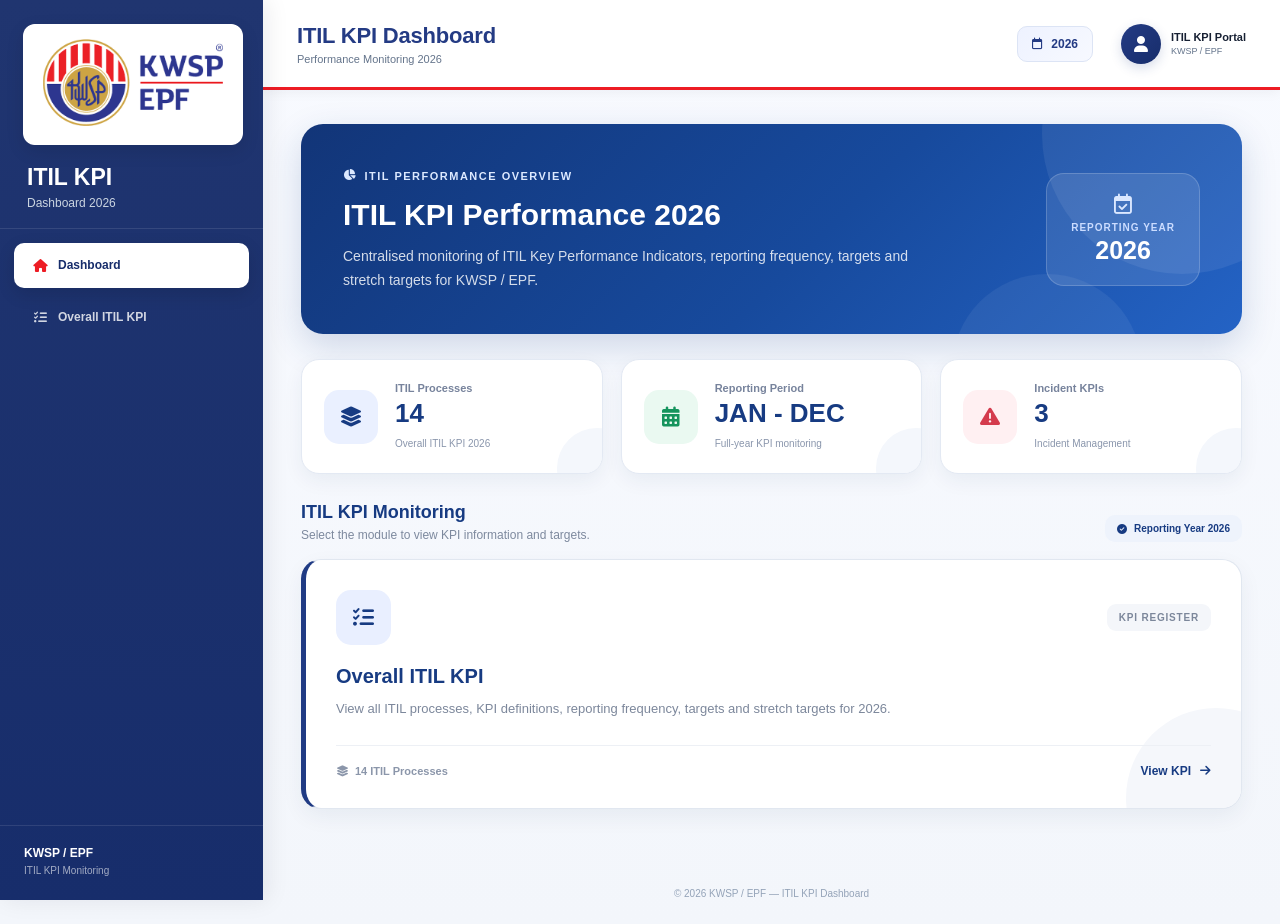
==== dashboard.html @ d92fa937 "Add files via upload" ====
<!DOCTYPE html>
<html lang="en">

<head>
    <meta charset="UTF-8">
    <meta name="viewport"
          content="width=device-width, initial-scale=1.0">

    <title>KWSP | ITIL KPI Dashboard 2026</title>

    <!-- MAIN CSS -->
    <link rel="stylesheet" href="css/style.css">

    <!-- FONT AWESOME -->
    <link rel="stylesheet"
          href="https://cdnjs.cloudflare.com/ajax/libs/font-awesome/6.5.1/css/all.min.css">

    <style>

        /* ==========================================
           DASHBOARD SETTINGS
        ========================================== */

        * {
            box-sizing: border-box;
        }

        .dashboard-content {
            padding-bottom: 35px;
        }

        /* ==========================================
           HERO BANNER
        ========================================== */

        .dashboard-hero {
            position: relative;
            overflow: hidden;

            display: flex;
            align-items: center;
            justify-content: space-between;
            gap: 30px;

            min-height: 210px;
            padding: 38px 42px;
            margin-bottom: 25px;

            border-radius: 22px;

            background: linear-gradient(
                135deg,
                #123578 0%,
                #174a9d 55%,
                #2463c5 100%
            );

            box-shadow:
                0 12px 35px rgba(23, 59, 130, 0.18);

            color: white;
        }

        .dashboard-hero::before {
            content: "";
            position: absolute;

            width: 280px;
            height: 280px;
            right: -80px;
            top: -130px;

            border-radius: 50%;
            background: rgba(255,255,255,0.07);
        }

        .dashboard-hero::after {
            content: "";
            position: absolute;

            width: 190px;
            height: 190px;
            right: 100px;
            bottom: -130px;

            border-radius: 50%;
            background: rgba(255,255,255,0.06);
        }

        .dashboard-hero-copy {
            position: relative;
            z-index: 2;
            max-width: 650px;
        }

        .dashboard-hero-label {
            display: inline-flex;
            align-items: center;
            gap: 8px;

            margin-bottom: 14px;

            font-size: 11px;
            font-weight: 800;
            letter-spacing: 1.5px;

            color: #dce9ff;
        }

        .dashboard-hero h2 {
            margin: 0 0 12px;

            font-size: 30px;
            line-height: 1.25;
            color: white;
        }

        .dashboard-hero p {
            max-width: 570px;
            margin: 0;

            color: rgba(255,255,255,0.82);
            font-size: 14px;
            line-height: 1.7;
        }

        .dashboard-hero-year {
            position: relative;
            z-index: 2;

            min-width: 135px;
            padding: 20px 24px;

            text-align: center;

            border: 1px solid rgba(255,255,255,0.18);
            border-radius: 18px;

            background: rgba(255,255,255,0.11);
        }

        .dashboard-hero-year i {
            display: block;
            margin-bottom: 8px;

            font-size: 20px;
            color: #dbe8ff;
        }

        .dashboard-hero-year span {
            display: block;
            margin-bottom: 3px;

            font-size: 10px;
            font-weight: 700;
            letter-spacing: 1px;

            color: #cbdcff;
        }

        .dashboard-hero-year strong {
            font-size: 25px;
            color: white;
        }

        /* ==========================================
           SUMMARY CARDS
        ========================================== */

        .dashboard-summary {
            display: grid;

            grid-template-columns:
                repeat(3, minmax(0, 1fr));

            gap: 18px;
            margin-bottom: 28px;
        }

        .summary-card {
            position: relative;
            overflow: hidden;

            display: flex;
            align-items: center;
            gap: 17px;

            min-height: 110px;
            padding: 22px;

            border: 1px solid #e3e9f3;
            border-radius: 18px;

            background: white;

            box-shadow:
                0 7px 20px rgba(15,43,89,0.06);

            transition: 0.2s ease;
        }

        .summary-card:hover {
            transform: translateY(-3px);

            box-shadow:
                0 12px 28px rgba(15,43,89,0.10);
        }

        .summary-card::after {
            content: "";
            position: absolute;

            width: 80px;
            height: 80px;
            right: -35px;
            bottom: -35px;

            border-radius: 50%;
            background: #f4f7fc;
        }

        .summary-icon {
            flex-shrink: 0;

            display: flex;
            align-items: center;
            justify-content: center;

            width: 54px;
            height: 54px;

            border-radius: 15px;
            font-size: 20px;
        }

        .summary-blue {
            color: #173b82;
            background: #eaf0ff;
        }

        .summary-green {
            color: #15945d;
            background: #eaf9f1;
        }

        .summary-red {
            color: #d43b4d;
            background: #fff0f2;
        }

        .summary-content {
            position: relative;
            z-index: 2;
        }

        .summary-content small {
            display: block;
            margin-bottom: 4px;

            color: #77839c;
            font-size: 11px;
            font-weight: 600;
        }

        .summary-content strong {
            display: block;
            margin-bottom: 4px;

            color: #173b82;
            font-size: 26px;
            line-height: 1.2;
        }

        .summary-content span {
            color: #8a96ac;
            font-size: 10px;
        }

        /* ==========================================
           SECTION HEADING
        ========================================== */

        .dashboard-section {
            margin-top: 5px;
        }

        .dashboard-section-head {
            display: flex;
            align-items: flex-end;
            justify-content: space-between;
            gap: 20px;

            margin-bottom: 17px;
        }

        .dashboard-section-head h3 {
            margin: 0 0 5px;

            color: #173b82;
            font-size: 18px;
        }

        .dashboard-section-head p {
            margin: 0;

            color: #7d899e;
            font-size: 12px;
        }

        .dashboard-section-tag {
            display: inline-flex;
            align-items: center;
            gap: 7px;

            padding: 8px 12px;
            border-radius: 10px;

            background: #eef3fc;
            color: #173b82;

            font-size: 10px;
            font-weight: 700;
        }

        /* ==========================================
           OVERALL ITIL KPI MODULE
        ========================================== */

        .dashboard-modules {
            display: grid;
            grid-template-columns: minmax(0, 1fr);
            gap: 18px;
        }

        .dashboard-card {
            position: relative;

            display: flex;
            flex-direction: column;

            min-height: 225px;
            padding: 30px;

            overflow: hidden;
            text-decoration: none;

            border: 1px solid #e1e7f0;
            border-left: 5px solid #203b84;
            border-radius: 20px;

            background: white;

            box-shadow:
                0 8px 22px rgba(15,43,89,0.06);

            transition:
                transform 0.22s ease,
                box-shadow 0.22s ease,
                border-color 0.22s ease;
        }

        .dashboard-card:hover {
            transform: translateY(-4px);
            border-color: #cbd9ef;

            box-shadow:
                0 15px 35px rgba(15,43,89,0.11);
        }

        .dashboard-card::after {
            content: "";
            position: absolute;

            width: 180px;
            height: 180px;

            right: -65px;
            bottom: -80px;

            border-radius: 50%;
            background: #f5f7fb;
        }

        .dashboard-card-top {
            display: flex;
            align-items: center;
            justify-content: space-between;

            margin-bottom: 20px;
        }

        .module-icon {
            display: flex;
            align-items: center;
            justify-content: center;

            width: 55px;
            height: 55px;

            border-radius: 15px;
            font-size: 21px;
        }

        .module-blue {
            color: #173b82;
            background: #e9efff;
        }

        .module-tag {
            padding: 8px 12px;
            border-radius: 9px;

            background: #f4f6fa;
            color: #7c879b;

            font-size: 10px;
            font-weight: 800;
            letter-spacing: 0.8px;
        }

        .dashboard-card h3 {
            position: relative;
            z-index: 2;

            margin: 0 0 10px;

            color: #173b82;
            font-size: 20px;
        }

        .dashboard-card p {
            position: relative;
            z-index: 2;
            flex-grow: 1;

            margin: 0 0 25px;
            max-width: 750px;

            color: #7c879b;
            font-size: 13px;
            line-height: 1.7;
        }

        .dashboard-card-footer {
            position: relative;
            z-index: 2;

            display: flex;
            align-items: center;
            justify-content: space-between;
            gap: 15px;

            padding-top: 18px;
            border-top: 1px solid #edf0f5;
        }

        .dashboard-card-info {
            display: flex;
            align-items: center;
            gap: 7px;

            color: #8b96aa;
            font-size: 11px;
            font-weight: 600;
        }

        .dashboard-card-open {
            display: inline-flex;
            align-items: center;
            gap: 9px;

            color: #173b82;
            font-size: 12px;
            font-weight: 800;
        }

        .dashboard-card-open i {
            transition: transform 0.2s ease;
        }

        .dashboard-card:hover
        .dashboard-card-open i {
            transform: translateX(4px);
        }

        /* ==========================================
           RESPONSIVE
        ========================================== */

        @media (max-width: 1000px) {

            .dashboard-summary {
                grid-template-columns: 1fr;
            }

        }

        @media (max-width: 700px) {

            .dashboard-hero {
                flex-direction: column;
                align-items: flex-start;
                padding: 28px;
            }

            .dashboard-hero-year {
                width: 100%;
            }

            .dashboard-hero h2 {
                font-size: 25px;
            }

            .dashboard-section-head {
                flex-direction: column;
                align-items: flex-start;
            }

            .dashboard-card {
                padding: 22px;
            }

            .dashboard-card-footer {
                flex-wrap: wrap;
            }

        }

    </style>

</head>

<body>

<div class="app">

    <!-- ==========================================
         SIDEBAR
    =========================================== -->

    <aside class="sidebar">

        <!-- BRAND -->
        <div class="brand">

            <img
                src="images/kwsp-logo.png"
                alt="KWSP EPF Logo"
                class="kwsp-logo"
            >

            <div class="brand-title">

                <h2>ITIL KPI</h2>

                <p>Dashboard 2026</p>

            </div>

        </div>

        <!-- NAVIGATION -->
        <nav>

            <a
                href="dashboard.html"
                class="nav-btn active">

                <i class="fa-solid fa-house"></i>

                Dashboard

            </a>

            <a
                href="overall.html"
                class="nav-btn">

                <i class="fa-solid fa-list-check"></i>

                Overall ITIL KPI

            </a>

        </nav>

        <!-- SIDEBAR FOOTER -->
        <div class="side-foot">

            <b>KWSP / EPF</b>

            <span>
                ITIL KPI Monitoring
            </span>

        </div>

    </aside>

    <!-- ==========================================
         MAIN
    =========================================== -->

    <main>

        <!-- TOP BAR -->
        <header class="topbar">

            <div>

                <h1>
                    ITIL KPI Dashboard
                </h1>

                <p>
                    Performance Monitoring 2026
                </p>

            </div>

            <div class="topbar-right">

                <!-- YEAR -->
                <div class="year">

                    <i class="fa-regular fa-calendar"></i>

                    2026

                </div>

                <!-- ADMIN -->
                <div class="administrator">

                    <div class="admin-icon">

                        <i class="fa-solid fa-user"></i>

                    </div>

                    <div>

                        <strong>
                            ITIL KPI Portal
                        </strong>

                        <span>
                            KWSP / EPF
                        </span>

                    </div>

                </div>

            </div>

        </header>

        <!-- ==========================================
             DASHBOARD CONTENT
        =========================================== -->

        <section class="content dashboard-content">

            <!-- ======================================
                 HERO BANNER
            ======================================= -->

            <div class="dashboard-hero">

                <div class="dashboard-hero-copy">

                    <span class="dashboard-hero-label">

                        <i class="fa-solid fa-chart-pie"></i>

                        ITIL PERFORMANCE OVERVIEW

                    </span>

                    <h2>
                        ITIL KPI Performance 2026
                    </h2>

                    <p>
                        Centralised monitoring of ITIL
                        Key Performance Indicators,
                        reporting frequency, targets
                        and stretch targets for KWSP / EPF.
                    </p>

                </div>

                <div class="dashboard-hero-year">

                    <i class="fa-regular fa-calendar-check"></i>

                    <span>
                        REPORTING YEAR
                    </span>

                    <strong>
                        2026
                    </strong>

                </div>

            </div>

            <!-- ======================================
                 SUMMARY CARDS
            ======================================= -->

            <div class="dashboard-summary">

                <!-- ITIL PROCESSES -->
                <div class="summary-card">

                    <div class="summary-icon summary-blue">

                        <i class="fa-solid fa-layer-group"></i>

                    </div>

                    <div class="summary-content">

                        <small>
                            ITIL Processes
                        </small>

                        <strong id="statProcess">
                            14
                        </strong>

                        <span>
                            Overall ITIL KPI 2026
                        </span>

                    </div>

                </div>

                <!-- REPORTING PERIOD -->
                <div class="summary-card">

                    <div class="summary-icon summary-green">

                        <i class="fa-solid fa-calendar-days"></i>

                    </div>

                    <div class="summary-content">

                        <small>
                            Reporting Period
                        </small>

                        <strong>
                            JAN - DEC
                        </strong>

                        <span>
                            Full-year KPI monitoring
                        </span>

                    </div>

                </div>

                <!-- INCIDENT KPI -->
                <div class="summary-card">

                    <div class="summary-icon summary-red">

                        <i class="fa-solid fa-triangle-exclamation"></i>

                    </div>

                    <div class="summary-content">

                        <small>
                            Incident KPIs
                        </small>

                        <strong>
                            3
                        </strong>

                        <span>
                            Incident Management
                        </span>

                    </div>

                </div>

            </div>

            <!-- ======================================
                 MODULE SECTION
            ======================================= -->

            <div class="dashboard-section">

                <div class="dashboard-section-head">

                    <div>

                        <h3>
                            ITIL KPI Monitoring
                        </h3>

                        <p>
                            Select the module to view
                            KPI information and targets.
                        </p>

                    </div>

                    <span class="dashboard-section-tag">

                        <i class="fa-solid fa-circle-check"></i>

                        Reporting Year 2026

                    </span>

                </div>

                <!-- ==================================
                     OVERALL ITIL KPI ONLY
                =================================== -->

                <div class="dashboard-modules">

                    <a
                        href="overall.html"
                        class="dashboard-card">

                        <!-- CARD TOP -->
                        <div class="dashboard-card-top">

                            <div class="module-icon module-blue">

                                <i class="fa-solid fa-list-check"></i>

                            </div>

                            <span class="module-tag">
                                KPI REGISTER
                            </span>

                        </div>

                        <!-- CARD TITLE -->
                        <h3>
                            Overall ITIL KPI
                        </h3>

                        <!-- CARD DESCRIPTION -->
                        <p>
                            View all ITIL processes,
                            KPI definitions, reporting frequency,
                            targets and stretch targets
                            for 2026.
                        </p>

                        <!-- CARD FOOTER -->
                        <div class="dashboard-card-footer">

                            <span class="dashboard-card-info">

                                <i class="fa-solid fa-layer-group"></i>

                                14 ITIL Processes

                            </span>

                            <span class="dashboard-card-open">

                                View KPI

                                <i class="fa-solid fa-arrow-right"></i>

                            </span>

                        </div>

                    </a>

                </div>

            </div>

        </section>

        <!-- ==========================================
             FOOTER
        =========================================== -->

        <footer>

            © 2026 KWSP / EPF —
            ITIL KPI Dashboard

        </footer>

    </main>

</div>

<!-- ==========================================
     JAVASCRIPT
=========================================== -->

<script src="js/data.js"></script>
<script src="js/script.js"></script>

</body>
</html>
---- css/style.css ----
/* =========================================================

   RESET

========================================================= */

* {

    box-sizing: border-box;

    margin: 0;

    padding: 0;

}

:root {

    --blue: #243b84;

    --dark: #172d6b;

    --sidebar: #203570;

    --red: #ed1c24;

    --gold: #d5a62e;

    --green: #16a34a;

    --bg: #f4f6fb;

    --white: #ffffff;

    --line: #dfe5ef;

    --text: #172033;

    --muted: #64748b;

}

html {

    scroll-behavior: smooth;

}

body {

    min-height: 100vh;

    font-family: Arial, Helvetica, sans-serif;

    background: var(--bg);

    color: var(--text);

}

a {

    text-decoration: none;

}

button,

input {

    font: inherit;

}

button {

    cursor: pointer;

}

.app {

    min-height: 100vh;

}

/* =========================================================

   SIDEBAR

========================================================= */

.sidebar {

    position: fixed;

    top: 0;

    left: 0;

    bottom: 0;

    width: 263px;

    min-height: 100vh;

    background: var(--sidebar);

    color: #ffffff;

    display: flex;

    flex-direction: column;

    z-index: 1000;

    overflow-y: auto;

}

/* =========================================================

   BRAND / LOGO

========================================================= */

.brand {

    width: 100%;

    display: flex;

    flex-direction: column;

    align-items: flex-start;

    padding: 24px 20px 18px;

    border-bottom: 1px solid rgba(255, 255, 255, 0.10);

}

.kwsp-logo {

    display: block;

    width: 220px;

    height: 121px;

    object-fit: contain;

    background: #ffffff;

    border-radius: 12px;

    margin: 0 0 19px 3px;

}

.brand-title {

    padding-left: 7px;

}

.brand-title h2 {

    color: #ffffff;

    font-size: 23px;

    font-weight: 700;

    line-height: 1.2;

    margin-bottom: 4px;

}

.brand-title p {

    color: #cbd5e1;

    font-size: 12px;

}

/* =========================================================

   ALTERNATIVE LOGO STRUCTURE

   Untuk overall.html yang guna .logo-box

========================================================= */

.logo-box {

    background: #ffffff;

    border-radius: 12px;

    margin: 24px 20px 19px;

    height: 121px;

    display: flex;

    justify-content: center;

    align-items: center;

    overflow: hidden;

}

.logo-box img {

    display: block;

    width: 100%;

    height: 100%;

    object-fit: contain;

}

.sidebar-title {

    padding: 0 27px 18px;

    border-bottom: 1px solid rgba(255, 255, 255, 0.10);

}

.sidebar-title h2 {

    color: #ffffff;

    font-size: 23px;

    font-weight: 700;

    margin-bottom: 4px;

}

.sidebar-title p {

    color: #cbd5e1;

    font-size: 12px;

}

/* =========================================================

   NAVIGATION

========================================================= */

nav {

    display: grid;

    gap: 7px;

    padding: 14px;

}

.nav-btn,

.nav-link {

    width: 100%;

    display: flex;

    align-items: center;

    color: rgba(255, 255, 255, 0.80);

    padding: 13px 14px;

    border-radius: 9px;

    font-size: 12px;

    font-weight: 700;

    transition: all 0.2s ease;

}

.nav-btn i,

.nav-link i {

    width: 25px;

    margin-right: 5px;

    text-align: center;

    font-size: 13px;

}

.nav-btn:hover,

.nav-link:hover {

    background: rgba(255, 255, 255, 0.10);

    color: #ffffff;

}

.nav-btn.active,

.nav-link.active {

    background: #ffffff;

    color: var(--dark);

    box-shadow: 0 3px 10px rgba(0, 0, 0, 0.08);

}

.nav-btn.active i,

.nav-link.active i {

    color: var(--red);

}

/* =========================================================

   SIDEBAR FOOTER

========================================================= */

.side-foot {

    margin-top: auto;

    padding: 20px 24px 24px;

    border-top: 1px solid rgba(255, 255, 255, 0.10);

    display: grid;

    gap: 5px;

    font-size: 12px;

}

.side-foot b {

    color: #ffffff;

}

.side-foot span {

    color: rgba(255, 255, 255, 0.60);

    font-size: 10px;

}

/* =========================================================

   MAIN

========================================================= */

main {

    margin-left: 263px;

    width: calc(100% - 263px);

    min-height: 100vh;

}

/* =========================================================

   TOP BAR

========================================================= */

.topbar {

    height: 88px;

    background: #ffffff;

    border-bottom: 4px solid var(--red);

    display: flex;

    align-items: center;

    justify-content: space-between;

    padding: 0 34px;

    position: sticky;

    top: 0;

    z-index: 500;

}

.topbar h1 {

    color: var(--blue);

    font-size: 21px;

    font-weight: 700;

    margin-bottom: 4px;

}

.topbar p {

    color: var(--muted);

    font-size: 11px;

}

.topbar-right {

    display: flex;

    align-items: center;

    gap: 28px;

}

.year {

    background: #eef2ff;

    color: var(--blue);

    padding: 10px 14px;

    border-radius: 9px;

    font-size: 12px;

    font-weight: 700;

}

.year i {

    margin-right: 5px;

}

/* =========================================================

   ADMINISTRATOR

========================================================= */

.administrator {

    display: flex;

    align-items: center;

    gap: 10px;

}

.admin-icon {

    width: 40px;

    height: 40px;

    border-radius: 50%;

    background: var(--blue);

    color: #ffffff;

    display: grid;

    place-items: center;

}

.administrator strong {

    display: block;

    color: var(--text);

    font-size: 11px;

}

.administrator span {

    display: block;

    margin-top: 3px;

    color: var(--muted);

    font-size: 9px;

}

/* =========================================================

   CONTENT / PAGE

========================================================= */

.content,

.page {

    padding: 30px 34px 42px;

    min-height: calc(100vh - 120px);

}

/*

   Kalau HTML lama masih guna .page active,

   page tetap akan keluar.

*/

.page {

    display: none;

}

.page.active {

    display: block;

}

/* =========================================================

   PAGE HEADING

========================================================= */

.eyebrow {

    display: inline-block;

    color: var(--red);

    font-size: 10px;

    font-weight: 800;

    letter-spacing: 1.2px;

}

.heading {

    margin-bottom: 25px;

}

.heading h2 {

    color: var(--blue);

    font-size: 25px;

    margin: 7px 0 6px;

}

.heading p,

.section-tools p,

.panel-head p {

    color: var(--muted);

    font-size: 12px;

    line-height: 1.6;

}

/* =========================================================

   HERO

========================================================= */

.hero {

    min-height: 145px;

    background:

        linear-gradient(

            135deg,

            #172f70 0%,

            #2c4699 100%

        );

    border-radius: 15px;

    padding: 30px;

    display: flex;

    justify-content: space-between;

    align-items: center;

    margin-bottom: 22px;

    overflow: hidden;

}

.hero .eyebrow {

    color: #ffd447;

}

.hero h2 {

    color: #ffffff;

    font-size: 24px;

    margin: 8px 0;

}

.hero p {

    color: rgba(255, 255, 255, 0.75);

    font-size: 12px;

    line-height: 1.6;

}

.hero > strong {

    color: rgba(255, 255, 255, 0.10);

    font-size: 58px;

    font-weight: 900;

}

/* =========================================================

   DASHBOARD STAT CARDS

========================================================= */

.stats {

    display: grid;

    grid-template-columns: repeat(4, 1fr);

    gap: 17px;

    margin-bottom: 22px;

}

.stats article {

    min-height: 100px;

    background: #ffffff;

    border: 1px solid var(--line);

    border-radius: 12px;

    padding: 19px;

    display: flex;

    align-items: center;

    gap: 14px;

    box-shadow: 0 3px 12px rgba(0, 0, 0, 0.025);

}

.stats i {

    width: 44px;

    height: 44px;

    min-width: 44px;

    border-radius: 10px;

    display: grid;

    place-items: center;

    font-size: 16px;

}

.blue {

    color: var(--blue);

    background: #eef2ff;

}

.green {

    color: var(--green);

    background: #ecfdf3;

}

.red {

    color: var(--red);

    background: #fff1f2;

}

.gold {

    color: var(--gold);

    background: #fffbeb;

}

.stats small {

    color: var(--muted);

    font-size: 10px;

}

.stats h2 {

    color: var(--dark);

    font-size: 22px;

    margin: 3px 0;

}

.stats span {

    color: #94a3b8;

    font-size: 9px;

}

/* =========================================================

   GENERAL PANEL

========================================================= */

.panel {

    background: #ffffff;

    border: 1px solid var(--line);

    border-radius: 12px;

    padding: 20px;

    margin-bottom: 22px;

    box-shadow: 0 3px 12px rgba(0, 0, 0, 0.025);

}

.panel-head,

.section-tools {

    display: flex;

    align-items: center;

    justify-content: space-between;

    gap: 20px;

    margin-bottom: 18px;

}

.panel-head h3,

.section-tools h3 {

    color: var(--dark);

    font-size: 16px;

    margin-bottom: 4px;

}

/* =========================================================

   SEARCH

========================================================= */

.search {

    width: 320px;

    height: 40px;

    background: #ffffff;

    border: 1px solid var(--line);

    border-radius: 9px;

    display: flex;

    align-items: center;

    padding: 0 12px;

}

.search:focus-within {

    border-color: var(--blue);

    box-shadow: 0 0 0 3px rgba(36, 59, 132, 0.08);

}

.search i {

    color: #94a3b8;

    margin-right: 9px;

    font-size: 12px;

}

.search input {

    width: 100%;

    border: none;

    outline: none;

    background: transparent;

    color: var(--text);

    font-size: 11px;

}

/* =========================================================

   PROCESS GRID

   Masih disimpan untuk page lain jika diperlukan

========================================================= */

.process-grid {

    display: grid;

    grid-template-columns: repeat(3, minmax(0, 1fr));

    gap: 18px;

}

.process-card {

    min-height: 205px;

    background: #ffffff;

    border: 1px solid var(--line);

    border-radius: 12px;

    padding: 22px;

    display: flex;

    flex-direction: column;

    align-items: flex-start;

    box-shadow: 0 3px 12px rgba(0, 0, 0, 0.025);

    transition:

        transform 0.2s ease,

        border-color 0.2s ease,

        box-shadow 0.2s ease;

}

.process-card:hover {

    transform: translateY(-3px);

    border-color: #aab7df;

    box-shadow: 0 10px 25px rgba(23, 63, 143, 0.10);

}

.process-icon {

    width: 45px;

    height: 45px;

    border-radius: 10px;

    background: #eef2ff;

    color: var(--blue);

    display: grid;

    place-items: center;

    margin-bottom: 16px;

}

.process-card h3 {

    color: var(--dark);

    font-size: 15px;

    line-height: 1.4;

    margin-bottom: 8px;

}

.process-card p {

    color: var(--muted);

    font-size: 10px;

    margin-bottom: 18px;

}

/* =========================================================

   BUTTONS

========================================================= */

.process-card button,

.view-btn,

.primary-button {

    border: none;

    background: var(--dark);

    color: #ffffff;

    border-radius: 7px;

    padding: 9px 14px;

    font-size: 10px;

    font-weight: 700;

    cursor: pointer;

    transition: all 0.2s ease;

}

.process-card button {

    margin-top: auto;

}

.process-card button:hover,

.view-btn:hover,

.primary-button:hover {

    background: var(--red);

}

/* =========================================================

   PROCESS DETAIL

========================================================= */

.process-detail {

    display: none;

}

.back {

    border: none;

    background: transparent;

    color: var(--blue);

    font-size: 11px;

    font-weight: 700;

    cursor: pointer;

    margin-bottom: 18px;

}

.back:hover {

    color: var(--red);

}

/* =========================================================

   GENERAL TABLE

========================================================= */

.table-wrap {

    width: 100%;

    overflow-x: auto;

}

table {

    width: 100%;

    border-collapse: collapse;

}

table.wide {

    min-width: 1050px;

}

thead {

    background: #f5f7fb;

}

th {

    color: #475569;

    font-size: 11px;

    font-weight: 700;

    text-align: left;

    padding: 13px 14px;

    border-bottom: 1px solid var(--line);

    white-space: nowrap;

}

td {

    color: #475569;

    font-size: 11px;

    padding: 13px 14px;

    border-bottom: 1px solid #edf0f5;

    line-height: 1.5;

    vertical-align: top;

}

tbody tr:hover {

    background: #fafbff;

}

/* =========================================================

   OVERALL ITIL KPI

   INCIDENT MANAGEMENT

========================================================= */

.incident-kpi-container {

    width: 100%;

    background: #ffffff;

    border: 1px solid #dfe5ef;

    border-radius: 16px;

    overflow: hidden;

    box-shadow:

        0 8px 30px rgba(7, 56, 107, 0.08);

}

/* =========================================================

   INCIDENT MANAGEMENT HEADER

========================================================= */

.incident-kpi-header {

    min-height: 125px;

    padding: 26px 30px;

    display: flex;

    align-items: center;

    justify-content: space-between;

    gap: 20px;

    border-bottom: 1px solid #e5eaf2;

    background:

        linear-gradient(

            135deg,

            #ffffff 0%,

            #f6f8fd 100%

        );

}

.incident-title {

    display: flex;

    align-items: center;

    gap: 18px;

}

.incident-icon {

    width: 58px;

    height: 58px;

    min-width: 58px;

    border-radius: 14px;

    background: #fff1f2;

    color: var(--red);

    display: flex;

    justify-content: center;

    align-items: center;

    font-size: 23px;

}

.process-label {

    display: block;

    color: var(--red);

    font-size: 10px;

    font-weight: 800;

    letter-spacing: 1.4px;

    margin-bottom: 6px;

}

.incident-title h2 {

    color: var(--dark);

    font-size: 24px;

    font-weight: 700;

    margin-bottom: 6px;

}

.incident-title p {

    color: var(--muted);

    font-size: 12px;

    line-height: 1.5;

}

/* =========================================================

   KPI COUNT

========================================================= */

.kpi-count {

    min-width: 125px;

    background:

        linear-gradient(

            135deg,

            #173f8f,

            #243b84

        );

    color: #ffffff;

    border-radius: 12px;

    padding: 16px 20px;

    text-align: center;

    box-shadow:

        0 6px 15px rgba(23, 63, 143, 0.15);

}

.kpi-count strong {

    display: block;

    color: #ffffff;

    font-size: 27px;

    font-weight: 800;

    line-height: 1;

    margin-bottom: 6px;

}

.kpi-count span {

    color: rgba(255, 255, 255, 0.80);

    font-size: 10px;

}

/* =========================================================

   INCIDENT TABLE WRAPPER

========================================================= */

.incident-table-wrap {

    width: 100%;

    overflow-x: auto;

    padding: 28px 30px 32px;

}

/* =========================================================

   INCIDENT TABLE

========================================================= */

.incident-table {

    width: 100%;

    min-width: 950px;

    border-collapse: separate;

    border-spacing: 0;

    border: 1px solid #dce3ee;

    border-radius: 12px;

    overflow: hidden;

    background: #ffffff;

}

/* =========================================================

   INCIDENT TABLE HEADER

========================================================= */

.incident-table thead {

    background: var(--blue);

}

.incident-table th {

    background: var(--blue);

    color: #ffffff;

    padding: 19px 20px;

    font-size: 13px;

    font-weight: 700;

    line-height: 1.4;

    border-right:

        1px solid rgba(255, 255, 255, 0.14);

    border-bottom: none;

}

.incident-table th:last-child {

    border-right: none;

}

.incident-table th:nth-child(3),

.incident-table th:nth-child(4),

.incident-table th:nth-child(5) {

    text-align: center;

}

.incident-table .number-column {

    width: 80px;

    text-align: center;

}

.incident-table .kpi-column {

    width: 45%;

}

/* =========================================================

   INCIDENT TABLE BODY

========================================================= */

.incident-table tbody tr {

    background: #ffffff;

    transition: background 0.15s ease;

}

.incident-table tbody tr:nth-child(even) {

    background: #fbfcff;

}

.incident-table tbody tr:hover {

    background: #f5f8ff;

}

.incident-table td {

    background: transparent;

    color: #334155;

    padding: 24px 20px;

    font-size: 14px;

    line-height: 1.65;

    vertical-align: middle;

    border-bottom: 1px solid #e5eaf2;

}

.incident-table tbody tr:last-child td {

    border-bottom: none;

}

.incident-table td:nth-child(3),

.incident-table td:nth-child(4),

.incident-table td:nth-child(5) {

    text-align: center;

}

/* =========================================================

   KPI NUMBER

========================================================= */

.number-cell {

    text-align: center;

}

.number-badge {

    width: 36px;

    height: 36px;

    display: inline-flex;

    align-items: center;

    justify-content: center;

    border-radius: 50%;

    background: #eef2ff;

    color: var(--blue);

    font-size: 13px;

    font-weight: 800;

}

/* =========================================================

   KPI NAME

========================================================= */

.kpi-name {

    color: #172033 !important;

    font-size: 14px !important;

    font-weight: 600;

    line-height: 1.7 !important;

}

/* =========================================================

   REPORT FREQUENCY

========================================================= */

.frequency-badge {

    display: inline-block;

    min-width: 90px;

    padding: 8px 14px;

    border-radius: 20px;

    background: #eef4ff;

    color: #173f8f;

    font-size: 11px;

    font-weight: 700;

    text-align: center;

}

.frequency-badge.yearly {

    background: #fff7e6;

    color: #a16207;

}

/* =========================================================

   TARGET

========================================================= */

.target-value {

    min-width: 75px;

    display: inline-flex;

    align-items: center;

    justify-content: center;

    padding: 9px 14px;

    border-radius: 8px;

    background: #eefbf3;

    color: #15803d;

    font-size: 13px;

    font-weight: 800;

}

/* =========================================================

   STRETCH TARGET

========================================================= */

.stretch-value {

    min-width: 75px;

    display: inline-flex;

    align-items: center;

    justify-content: center;

    padding: 9px 14px;

    border-radius: 8px;

    background: #fff1f2;

    color: #dc2626;

    font-size: 13px;

    font-weight: 800;

}

/* =========================================================

   FOOTER

========================================================= */

footer {

    text-align: center;

    color: #8291b1;

    font-size: 9px;

    padding: 18px 30px 25px;

}

/* =========================================================

   RESPONSIVE - LAPTOP / TABLET

========================================================= */

@media (max-width: 1100px) {

    .stats {

        grid-template-columns: repeat(2, 1fr);

    }

    .process-grid {

        grid-template-columns: repeat(2, 1fr);

    }

    .incident-table-wrap {

        padding: 22px;

    }

}

/* =========================================================

   RESPONSIVE - MOBILE

========================================================= */

@media (max-width: 760px) {

    .sidebar {

        position: relative;

        width: 100%;

        min-height: auto;

    }

    .brand {

        align-items: center;

    }

    .brand-title {

        width: 100%;

        padding-left: 0;

        text-align: center;

    }

    .kwsp-logo {

        margin-left: 0;

    }

    .logo-box {

        width: 220px;

        margin-left: auto;

        margin-right: auto;

    }

    .sidebar-title {

        text-align: center;

    }

    .side-foot {

        display: none;

    }

    main {

        width: 100%;

        margin-left: 0;

    }

    .topbar {

        position: relative;

        height: 78px;

        padding: 0 18px;

    }

    .topbar h1 {

        font-size: 18px;

    }

    .administrator {

        display: none;

    }

    .content,

    .page {

        padding: 22px 18px 32px;

    }

    .stats,

    .process-grid {

        grid-template-columns: 1fr;

    }

    .panel-head,

    .section-tools {

        flex-direction: column;

        align-items: stretch;

    }

    .search {

        width: 100%;

    }

    .hero > strong {

        display: none;

    }

    .incident-kpi-header {

        flex-direction: column;

        align-items: stretch;

        padding: 22px;

    }

    .incident-title {

        align-items: flex-start;

    }

    .incident-title h2 {

        font-size: 20px;

    }

    .incident-icon {

        width: 50px;

        height: 50px;

        min-width: 50px;

        font-size: 19px;

    }

    .kpi-count {

        width: 100%;

    }

    .incident-table-wrap {

        padding: 15px;

    }

}

/* =========================================================

   VERY SMALL MOBILE

========================================================= */

@media (max-width: 480px) {

    .year {

        padding: 8px 10px;

        font-size: 10px;

    }

    .heading h2 {

        font-size: 21px;

    }

    .incident-title {

        gap: 12px;

    }

    .incident-table td {

        padding: 18px 15px;

    }

}

/* =========================================================
   KWSP ITIL KPI DASHBOARD 2026
   FINAL PROFESSIONAL POLISH
========================================================= */

:root {
    --blue: #243b84;
    --dark: #172d6b;
    --sidebar: #1d326c;
    --red: #ed1c24;
    --gold: #d5a62e;
    --green: #16a34a;
    --bg: #f5f7fb;
    --white: #ffffff;
    --line: #e1e7f0;
    --text: #172033;
    --muted: #64748b;
    --soft-blue: #eef2ff;
    --shadow-sm: 0 3px 12px rgba(15, 23, 42, .05);
    --shadow-md: 0 10px 28px rgba(23, 45, 107, .08);
    --shadow-lg: 0 16px 38px rgba(23, 45, 107, .11);
}

body {
    background: linear-gradient(180deg, #f8faff 0%, #f3f6fb 100%);
    -webkit-font-smoothing: antialiased;
}

.sidebar {
    background: linear-gradient(180deg, #203570 0%, #172d6b 100%);
    box-shadow: 4px 0 22px rgba(15, 23, 42, .08);
}

.kwsp-logo,
.logo-box {
    box-shadow: 0 6px 18px rgba(0, 0, 0, .10);
}

.nav-btn,
.nav-link {
    min-height: 45px;
    border-radius: 10px;
    transition: background .2s ease, color .2s ease, transform .2s ease, box-shadow .2s ease;
}

.nav-btn:hover,
.nav-link:hover {
    transform: translateX(2px);
}

.nav-btn.active,
.nav-link.active {
    box-shadow: 0 6px 18px rgba(0, 0, 0, .12);
}

.topbar {
    height: 90px;
    border-bottom-width: 3px;
    box-shadow: 0 2px 12px rgba(15, 23, 42, .05);
}

.topbar h1 {
    font-size: 22px;
    letter-spacing: -.2px;
}

.year {
    border: 1px solid #dce4f5;
    background: linear-gradient(135deg, #eef2ff, #f7f9ff);
    border-radius: 10px;
}

.admin-icon {
    background: linear-gradient(135deg, #243b84, #172d6b);
    box-shadow: 0 4px 12px rgba(36, 59, 132, .18);
}

.content,
.page {
    padding: 34px 38px 45px;
}

.heading {
    margin-bottom: 28px;
}

.heading h2 {
    font-size: 27px;
    letter-spacing: -.4px;
}

.hero {
    min-height: 160px;
    border-radius: 18px;
    padding: 32px;
    box-shadow: 0 14px 34px rgba(23, 45, 107, .15);
}

.stats {
    gap: 20px;
}

.stats article {
    min-height: 110px;
    border-radius: 14px;
    box-shadow: var(--shadow-sm);
    transition: transform .2s ease, box-shadow .2s ease, border-color .2s ease;
}

.stats article:hover {
    transform: translateY(-3px);
    border-color: #cbd5e1;
    box-shadow: var(--shadow-md);
}

.panel {
    border-color: var(--line);
    border-radius: 14px;
    box-shadow: var(--shadow-sm);
}

.section-tools {
    padding: 18px 20px;
    background: #fff;
    border: 1px solid var(--line);
    border-radius: 13px;
    box-shadow: var(--shadow-sm);
}

.search {
    height: 42px;
    border-radius: 10px;
    transition: border-color .2s ease, box-shadow .2s ease;
}

.search:focus-within {
    border-color: #8093ce;
    box-shadow: 0 0 0 4px rgba(36, 59, 132, .08);
}

.process-grid {
    gap: 20px;
}

.process-card {
    min-height: 215px;
    padding: 24px;
    border-color: #e1e7f0;
    border-radius: 15px;
    position: relative;
    overflow: hidden;
    box-shadow: 0 4px 14px rgba(15, 23, 42, .04);
}

.process-card::before {
    content: "";
    position: absolute;
    top: 0;
    left: 0;
    width: 100%;
    height: 3px;
    background: linear-gradient(90deg, #243b84, #5269b0);
    opacity: 0;
    transition: opacity .2s ease;
}

.process-card:hover {
    transform: translateY(-5px);
    border-color: #c9d4ea;
    box-shadow: var(--shadow-lg);
}

.process-card:hover::before {
    opacity: 1;
}

.process-icon {
    width: 48px;
    height: 48px;
    border-radius: 12px;
    background: linear-gradient(135deg, #eef2ff, #e8edff);
    font-size: 16px;
}

.process-card h3 {
    font-size: 16px;
    line-height: 1.45;
}

.process-card p {
    font-size: 11px;
}

.process-card p strong {
    color: var(--blue);
    font-size: 13px;
}

.process-card button,
.view-btn,
.primary-button {
    display: inline-flex;
    align-items: center;
    justify-content: center;
    gap: 7px;
    background: linear-gradient(135deg, #243b84, #172d6b);
    border-radius: 8px;
    padding: 10px 15px;
    box-shadow: 0 4px 10px rgba(36, 59, 132, .13);
}

.process-card button:hover,
.view-btn:hover,
.primary-button:hover {
    background: linear-gradient(135deg, #ed1c24, #d6161d);
    transform: translateY(-1px);
    box-shadow: 0 6px 14px rgba(237, 28, 36, .18);
}

.back {
    display: inline-flex;
    align-items: center;
    gap: 8px;
    padding: 10px 15px;
    margin-bottom: 22px;
    background: #fff;
    color: var(--blue);
    border: 1px solid #dce3ee;
    border-radius: 9px;
    box-shadow: var(--shadow-sm);
    transition: all .2s ease;
}

.back:hover {
    color: #fff;
    background: var(--blue);
    border-color: var(--blue);
    transform: translateX(-2px);
}

/* Incident / Overall KPI */
.incident-kpi-container {
    border-color: #e1e7f0;
    border-radius: 16px;
    box-shadow: var(--shadow-md);
}

.incident-kpi-header {
    background: linear-gradient(135deg, #ffffff 0%, #f7f9ff 100%);
}

.incident-icon {
    box-shadow: inset 0 0 0 1px rgba(237, 28, 36, .06);
}

.kpi-count {
    background: linear-gradient(135deg, #173f8f, #243b84);
    box-shadow: 0 8px 18px rgba(23, 63, 143, .17);
}

.incident-table {
    border-color: #dfe6f1;
    box-shadow: 0 5px 18px rgba(23, 45, 107, .04);
}

.incident-table thead,
.incident-table th {
    background: linear-gradient(135deg, #243b84, #1d3477);
}

.incident-table tbody tr {
    transition: background .15s ease;
}

.incident-table tbody tr:nth-child(even) {
    background: #fbfcff;
}

.incident-table tbody tr:hover {
    background: #f3f6ff;
}

.number-badge {
    width: 38px;
    height: 38px;
    border-radius: 10px;
    background: linear-gradient(135deg, #eef2ff, #e5ebff);
}

.frequency-badge {
    box-shadow: inset 0 0 0 1px rgba(23, 63, 143, .04);
}

.target-value,
.stretch-value {
    min-width: 82px;
}

/* Supports the current overall.html table even when it uses .wide rather than .incident-table */
.process-detail .panel {
    padding: 0;
    overflow: hidden;
    border-radius: 15px;
    box-shadow: var(--shadow-md);
}

.process-detail .panel-head {
    margin: 0;
    padding: 22px 25px;
    background: linear-gradient(135deg, #fff, #f9fbff);
    border-bottom: 1px solid #e5eaf2;
}

.process-detail .table-wrap {
    padding: 0;
}

.process-detail table {
    min-width: 950px;
    border-collapse: separate;
    border-spacing: 0;
}

.process-detail table thead,
.process-detail table th {
    background: linear-gradient(135deg, #243b84, #1d3477);
    color: #fff;
}

.process-detail table th {
    padding: 18px 20px;
    border-right: 1px solid rgba(255,255,255,.12);
    border-bottom: 0;
    font-size: 12px;
}

.process-detail table th:last-child {
    border-right: 0;
}

.process-detail table td {
    padding: 22px 20px;
    font-size: 13px;
    line-height: 1.65;
    vertical-align: middle;
}

.process-detail table tbody tr:nth-child(even) {
    background: #fbfcff;
}

.process-detail table tbody tr:hover {
    background: #f3f6ff;
}

.process-detail table th:first-child,
.process-detail table td:first-child {
    width: 80px;
    text-align: center;
}

.process-detail table th:nth-child(2) {
    width: 46%;
}

.process-detail table th:nth-child(3),
.process-detail table th:nth-child(4),
.process-detail table th:nth-child(5),
.process-detail table td:nth-child(3),
.process-detail table td:nth-child(4),
.process-detail table td:nth-child(5) {
    text-align: center;
}

footer {
    color: #94a3b8;
    font-size: 10px;
}

::-webkit-scrollbar {
    width: 8px;
    height: 8px;
}

::-webkit-scrollbar-track {
    background: #eef1f6;
}

::-webkit-scrollbar-thumb {
    background: #bdc7da;
    border-radius: 20px;
}

::-webkit-scrollbar-thumb:hover {
    background: #95a4bf;
}

@media (max-width: 1100px) {
    .content,
    .page {
        padding-left: 26px;
        padding-right: 26px;
    }
}

@media (max-width: 760px) {
    .content,
    .page {
        padding: 22px 18px 32px;
    }

    .topbar {
        height: auto;
        min-height: 78px;
        padding-top: 14px;
        padding-bottom: 14px;
    }

    .process-card {
        min-height: 195px;
    }

    .incident-table td,
    .incident-table th,
    .process-detail table td,
    .process-detail table th {
        padding-left: 15px;
        padding-right: 15px;
    }
}

@media (max-width: 480px) {
    .heading h2 {
        font-size: 22px;
    }

    .topbar h1 {
        font-size: 17px;
    }
}
/* =========================================================
   ITIL KPI 2026 RESULT PAGE
========================================================= */

.result-page {
    max-width: 100%;
}

.result-heading {
    margin-bottom: 25px;
}

.result-heading h2 {
    font-size: 28px;
    color: var(--dark);
}

.result-heading p {
    max-width: 650px;
}


/* =========================================================
   RESULT SUMMARY
========================================================= */

.result-summary {
    display: grid;
    grid-template-columns: repeat(4, minmax(0, 1fr));
    gap: 18px;
    margin-bottom: 24px;
}

.result-summary-card {
    min-height: 112px;

    display: flex;
    align-items: center;

    gap: 15px;

    padding: 19px;

    background: #ffffff;

    border: 1px solid #e1e7f0;
    border-radius: 14px;

    box-shadow:
        0 4px 14px rgba(15, 23, 42, 0.04);

    transition:
        transform 0.2s ease,
        box-shadow 0.2s ease,
        border-color 0.2s ease;
}

.result-summary-card:hover {
    transform: translateY(-3px);

    border-color: #cbd5e1;

    box-shadow:
        0 10px 24px rgba(23, 45, 107, 0.08);
}

.result-summary-icon {
    width: 48px;
    height: 48px;

    min-width: 48px;

    display: grid;
    place-items: center;

    border-radius: 12px;

    font-size: 17px;
}

.result-summary-card span {
    display: block;

    color: #64748b;

    font-size: 10px;
    font-weight: 600;

    margin-bottom: 4px;
}

.result-summary-card strong {
    display: block;

    color: #172d6b;

    font-size: 18px;
    font-weight: 800;

    margin-bottom: 4px;
}

.result-summary-card small {
    display: block;

    color: #94a3b8;

    font-size: 9px;
}


/* =========================================================
   RESULT PANEL
========================================================= */

.result-panel {
    width: 100%;

    background: #ffffff;

    border: 1px solid #dfe5ef;
    border-radius: 16px;

    overflow: hidden;

    box-shadow:
        0 10px 30px rgba(23, 45, 107, 0.07);
}


/* =========================================================
   RESULT PANEL HEADER
========================================================= */

.result-panel-header {
    min-height: 100px;

    padding: 22px 25px;

    display: flex;
    align-items: center;
    justify-content: space-between;

    gap: 25px;

    background:
        linear-gradient(
            135deg,
            #ffffff 0%,
            #f8faff 100%
        );

    border-bottom: 1px solid #e5eaf2;
}

.result-panel-title {
    display: flex;
    align-items: center;

    gap: 15px;
}

.result-title-icon {
    width: 48px;
    height: 48px;

    min-width: 48px;

    display: grid;
    place-items: center;

    border-radius: 12px;

    background: #eef2ff;

    color: #243b84;

    font-size: 18px;
}

.result-small-label {
    display: block;

    margin-bottom: 4px;

    color: #ed1c24;

    font-size: 9px;
    font-weight: 800;

    letter-spacing: 1.1px;
}

.result-panel-title h3 {
    color: #172d6b;

    font-size: 18px;

    margin-bottom: 4px;
}

.result-panel-title p {
    color: #64748b;

    font-size: 11px;
}


/* =========================================================
   RESULT SEARCH
========================================================= */

.result-search {
    width: 330px;
    height: 42px;

    display: flex;
    align-items: center;

    padding: 0 13px;

    background: #ffffff;

    border: 1px solid #dce3ee;
    border-radius: 10px;

    transition:
        border-color 0.2s ease,
        box-shadow 0.2s ease;
}

.result-search:focus-within {
    border-color: #8093ce;

    box-shadow:
        0 0 0 4px rgba(36, 59, 132, 0.08);
}

.result-search i {
    margin-right: 9px;

    color: #94a3b8;

    font-size: 12px;
}

.result-search input {
    width: 100%;

    border: none;
    outline: none;

    background: transparent;

    color: #334155;

    font-size: 11px;
}


/* =========================================================
   LEGEND
========================================================= */

.result-legend {
    min-height: 55px;

    display: flex;
    align-items: center;
    justify-content: space-between;

    gap: 20px;

    padding: 12px 25px;

    background: #fbfcff;

    border-bottom: 1px solid #e8edf4;
}

.legend-info {
    display: flex;
    align-items: center;

    gap: 8px;

    color: #64748b;

    font-size: 10px;
}

.legend-info i {
    color: #243b84;
}

.legend-items {
    display: flex;
    align-items: center;

    gap: 18px;
}

.legend-item {
    display: inline-flex;
    align-items: center;

    gap: 6px;

    color: #64748b;

    font-size: 9px;
    font-weight: 700;
}

.legend-dot {
    width: 8px;
    height: 8px;

    border-radius: 50%;
}

.target-dot {
    background: #16a34a;
}

.stretch-dot {
    background: #ed1c24;
}

.month-dot {
    background: #243b84;
}


/* =========================================================
   RESULT TABLE SCROLL AREA
========================================================= */

.result-table-scroll {
    width: 100%;

    overflow-x: auto;
    overflow-y: auto;

    max-height: 650px;

    background: #ffffff;
}


/* =========================================================
   RESULT TABLE
========================================================= */

.result-table {
    width: 100%;

    min-width: 1900px;

    border-collapse: separate;
    border-spacing: 0;

    background: #ffffff;
}


/* =========================================================
   TABLE HEADER
========================================================= */

.result-table thead {
    position: sticky;
    top: 0;

    z-index: 20;
}

.result-table th {
    padding: 16px 13px;

    background:
        linear-gradient(
            135deg,
            #243b84,
            #1d3477
        );

    color: #ffffff;

    font-size: 10px;
    font-weight: 700;

    text-align: center;

    white-space: nowrap;

    border-right:
        1px solid rgba(255, 255, 255, 0.12);

    border-bottom: none;
}

.result-table th:last-child {
    border-right: none;
}


/* PROCESS */

.result-table th:nth-child(1) {
    min-width: 90px;
}


/* NO */

.result-table th:nth-child(2) {
    min-width: 70px;
}


/* KPI NAME */

.result-table th:nth-child(3) {
    min-width: 390px;

    text-align: left;
}


/* FREQUENCY */

.result-table th:nth-child(4) {
    min-width: 125px;
}


/* TARGET */

.result-table th:nth-child(5) {
    min-width: 100px;

    background:
        linear-gradient(
            135deg,
            #15803d,
            #16a34a
        );
}


/* STRETCH */

.result-table th:nth-child(6) {
    min-width: 115px;

    background:
        linear-gradient(
            135deg,
            #c81e27,
            #ed1c24
        );
}


/* MONTH */

.result-table th:nth-child(n+7) {
    min-width: 85px;
}


/* =========================================================
   TABLE BODY
========================================================= */

.result-table td {
    padding: 15px 13px;

    color: #475569;

    font-size: 10px;

    line-height: 1.55;

    vertical-align: middle;

    text-align: center;

    border-bottom: 1px solid #e8edf4;
    border-right: 1px solid #f0f2f6;

    background: transparent;
}

.result-table td:nth-child(3) {
    text-align: left;

    color: #172033;

    font-weight: 600;
}

.result-table tbody tr:nth-child(even) {
    background: #fbfcff;
}

.result-table tbody tr:hover {
    background: #f1f5ff;
}


/* =========================================================
   PROCESS COLUMN
========================================================= */

.result-table td:nth-child(1) {
    color: #243b84;

    font-weight: 800;

    background: #f8faff;
}


/* =========================================================
   KPI NUMBER
========================================================= */

.result-table td:nth-child(2) {
    color: #243b84;

    font-weight: 800;
}


/* =========================================================
   REPORT FREQUENCY
========================================================= */

.result-table td:nth-child(4) {
    color: #173f8f;

    font-weight: 700;

    background: #f7f9ff;
}


/* =========================================================
   TARGET
========================================================= */

.result-table td:nth-child(5) {
    color: #15803d;

    font-weight: 800;

    background: #f0fdf4;
}


/* =========================================================
   STRETCH TARGET
========================================================= */

.result-table td:nth-child(6) {
    color: #dc2626;

    font-weight: 800;

    background: #fff5f5;
}


/* =========================================================
   MONTHLY RESULTS
========================================================= */

.result-table td:nth-child(n+7) {
    font-weight: 700;

    color: #334155;
}


/* Empty month result */

.result-table td:empty::after {
    content: "—";

    color: #cbd5e1;

    font-weight: 400;
}


/* =========================================================
   FIRST COLUMN VISUAL SEPARATOR
========================================================= */

.result-table th:nth-child(6),
.result-table td:nth-child(6) {
    border-right: 3px solid #dbe3f0;
}


/* =========================================================
   TABLE FOOT
========================================================= */

.result-table-footer {
    min-height: 48px;

    display: flex;
    align-items: center;
    justify-content: space-between;

    gap: 20px;

    padding: 0 25px;

    background: #fafbfe;

    border-top: 1px solid #e8edf4;

    color: #94a3b8;

    font-size: 9px;
}

.result-table-footer i {
    margin-right: 6px;

    color: #243b84;
}


/* =========================================================
   SCROLLBAR
========================================================= */

.result-table-scroll::-webkit-scrollbar {
    height: 10px;
    width: 8px;
}

.result-table-scroll::-webkit-scrollbar-track {
    background: #eef1f6;
}

.result-table-scroll::-webkit-scrollbar-thumb {
    background: #aebbd0;

    border-radius: 20px;
}

.result-table-scroll::-webkit-scrollbar-thumb:hover {
    background: #8293b0;
}


/* =========================================================
   RESPONSIVE
========================================================= */

@media (max-width: 1200px) {

    .result-summary {
        grid-template-columns:
            repeat(2, minmax(0, 1fr));
    }

}


@media (max-width: 760px) {

    .result-summary {
        grid-template-columns: 1fr;
    }

    .result-panel-header {
        flex-direction: column;

        align-items: stretch;
    }

    .result-search {
        width: 100%;
    }

    .result-legend {
        flex-direction: column;

        align-items: flex-start;
    }

    .legend-items {
        flex-wrap: wrap;
    }

    .result-table-footer {
        flex-direction: column;

        justify-content: center;

        padding: 12px 20px;
    }

}

/* =========================================================
   INC2026 - MODERN INCIDENT DASHBOARD
========================================================= */


/* =========================================================
   INCIDENT OVERVIEW
========================================================= */

.incident-overview {
    display: flex;
    align-items: center;
    gap: 18px;

    margin-bottom: 24px;
    padding: 24px 26px;

    background:
        linear-gradient(
            135deg,
            #172d6b 0%,
            #243b84 100%
        );

    border-radius: 18px;

    color: #ffffff;

    box-shadow:
        0 10px 28px
        rgba(23, 45, 107, 0.18);
}


.incident-overview-icon {
    width: 62px;
    height: 62px;

    flex-shrink: 0;

    display: flex;
    align-items: center;
    justify-content: center;

    border-radius: 16px;

    background:
        rgba(255, 255, 255, 0.13);

    font-size: 24px;
}


.incident-overview-content {
    flex: 1;
}


.incident-small-title {
    display: block;

    margin-bottom: 5px;

    color: #dbe7ff;

    font-size: 10px;
    font-weight: 800;

    letter-spacing: 1.5px;
}


.incident-overview-content h2 {
    margin: 0 0 5px;

    color: #ffffff;

    font-size: 24px;
}


.incident-overview-content p {
    margin: 0;

    color: #dbe4ff;

    font-size: 13px;
}


.incident-overview-count {
    min-width: 90px;

    padding: 13px 18px;

    text-align: center;

    background:
        rgba(255, 255, 255, 0.12);

    border:
        1px solid
        rgba(255, 255, 255, 0.15);

    border-radius: 14px;
}


.incident-overview-count strong {
    display: block;

    font-size: 28px;

    line-height: 1;
}


.incident-overview-count span {
    display: block;

    margin-top: 5px;

    color: #dbe4ff;

    font-size: 11px;
    font-weight: 700;
}



/* =========================================================
   SUMMARY GRID
========================================================= */

.incident-summary-grid {
    display: grid;

    grid-template-columns:
        repeat(3, minmax(0, 1fr));

    gap: 18px;

    margin-bottom: 24px;
}



/* =========================================================
   SUMMARY CARD
========================================================= */

.incident-summary-card {
    position: relative;

    padding: 22px;

    background: #ffffff;

    border:
        1px solid #dce4f0;

    border-radius: 17px;

    box-shadow:
        0 6px 20px
        rgba(15, 23, 42, 0.055);

    transition:
        transform 0.2s ease,
        box-shadow 0.2s ease,
        border-color 0.2s ease;
}


.incident-summary-card:hover {
    transform:
        translateY(-3px);

    border-color:
        #c6d4ef;

    box-shadow:
        0 12px 28px
        rgba(15, 23, 42, 0.09);
}



/* =========================================================
   SUMMARY TOP
========================================================= */

.incident-summary-top {
    display: flex;

    align-items: center;
    justify-content: space-between;

    margin-bottom: 17px;
}


.incident-summary-number {
    color: #94a3b8;

    font-size: 12px;
    font-weight: 800;

    letter-spacing: 1px;
}


.incident-summary-icon {
    width: 42px;
    height: 42px;

    display: flex;
    align-items: center;
    justify-content: center;

    background: #eef3ff;

    border-radius: 12px;

    color: #243b84;

    font-size: 16px;
}



/* =========================================================
   SUMMARY CONTENT
========================================================= */

.incident-summary-card h3 {
    min-height: 48px;

    margin: 0 0 7px;

    color: #172d6b;

    font-size: 16px;

    line-height: 1.4;
}


.incident-summary-card > p {
    min-height: 42px;

    margin: 0 0 18px;

    color: #64748b;

    font-size: 12px;

    line-height: 1.5;
}



/* =========================================================
   TARGET + STRETCH
========================================================= */

.incident-target-row {
    display: grid;

    grid-template-columns:
        1fr 1fr;

    gap: 10px;
}


.incident-target-row > div {
    padding: 11px 12px;

    background: #f8fafc;

    border:
        1px solid #e5eaf2;

    border-radius: 11px;
}


.incident-target-row span {
    display: block;

    margin-bottom: 3px;

    color: #64748b;

    font-size: 10px;
    font-weight: 700;

    text-transform: uppercase;
}


.incident-target-row strong {
    display: block;

    color: #172d6b;

    font-size: 16px;
}



/* =========================================================
   TABLE PANEL
========================================================= */

.incident-result-panel {
    overflow: hidden;
}


.incident-table-label {
    display: block;

    margin-bottom: 4px;

    color: #ed1c24;

    font-size: 10px;
    font-weight: 800;

    letter-spacing: 1.2px;
}



/* =========================================================
   TABLE INFORMATION
========================================================= */

.incident-table-info {
    padding:
        0 20px 14px;
}


.incident-table-info > div {
    display: inline-flex;

    align-items: center;

    gap: 7px;

    padding: 8px 11px;

    color: #475569;

    background: #f8fafc;

    border:
        1px solid #e2e8f0;

    border-radius: 9px;

    font-size: 11px;
}


.incident-table-info i {
    color: #243b84;
}



/* =========================================================
   TABLE
========================================================= */

.incident-table-wrap {
    border-top:
        1px solid #e5eaf2;
}


.incident-performance-table {
    min-width: 1650px;

    border-collapse:
        separate;

    border-spacing: 0;
}



/* =========================================================
   TABLE HEADER
========================================================= */

.incident-performance-table thead th {
    padding: 13px 11px;

    color: #ffffff;

    background: #172d6b;

    border-right:
        1px solid
        rgba(255, 255, 255, 0.1);

    font-size: 11px;

    font-weight: 800;

    text-align: center;

    white-space: nowrap;
}


.incident-performance-table thead th:nth-child(3) {
    min-width: 340px;

    text-align: left;
}


.incident-performance-table thead th:nth-child(n+7) {
    min-width: 75px;

    background: #203570;
}



/* =========================================================
   TABLE BODY
========================================================= */

.incident-performance-table tbody td {
    padding: 13px 11px;

    color: #334155;

    background: #ffffff;

    border-right:
        1px solid #edf1f6;

    border-bottom:
        1px solid #e8edf4;

    font-size: 12px;

    text-align: center;

    vertical-align: middle;
}


.incident-performance-table tbody td:nth-child(3) {
    min-width: 340px;

    color: #172d6b;

    font-weight: 650;

    line-height: 1.5;

    text-align: left;
}


.incident-performance-table tbody tr:hover td {
    background: #f8faff;
}



/* =========================================================
   PROCESS COLUMN
========================================================= */

.incident-performance-table tbody td:first-child {
    color: #243b84;

    font-weight: 800;
}



/* =========================================================
   MONTH COLUMNS
========================================================= */

.incident-performance-table tbody td:nth-child(n+7) {
    color: #166534;

    background: #f8fff9;

    font-weight: 750;

    white-space: nowrap;
}


.incident-performance-table tbody tr:hover
td:nth-child(n+7) {
    background: #f0fdf4;
}



/* =========================================================
   RESPONSIVE
========================================================= */

@media (max-width: 1100px) {

    .incident-summary-grid {
        grid-template-columns:
            repeat(2, minmax(0, 1fr));
    }

}


@media (max-width: 760px) {

    .incident-overview {
        align-items: flex-start;

        flex-direction: column;
    }


    .incident-overview-count {
        width: 100%;
    }


    .incident-summary-grid {
        grid-template-columns: 1fr;
    }


    .incident-summary-card h3,
    .incident-summary-card > p {
        min-height: auto;
    }

}


@media (max-width: 480px) {

    .incident-overview {
        padding: 20px;
    }


    .incident-target-row {
        grid-template-columns: 1fr;
    }

}

/* =========================================================
   RESULT JAN - JUN 2026
========================================================= */

.jan-jun-process-detail {
    display: none;
}


/* =========================================================
   PROCESS CARDS
========================================================= */

.jan-jun-process-grid {
    align-items: stretch;
}

.jan-jun-process-grid .process-card {
    position: relative;
    min-height: 205px;
    overflow: hidden;
}

.jan-jun-process-grid .process-card::after {
    content: "";
    position: absolute;

    right: -45px;
    bottom: -55px;

    width: 130px;
    height: 130px;

    border-radius: 50%;

    background:
        rgba(36, 59, 132, 0.045);

    pointer-events: none;
}


/* =========================================================
   DETAIL HERO
========================================================= */

.half-year-hero {
    display: flex;
    align-items: center;
    gap: 18px;

    margin: 18px 0;

    padding: 24px 26px;

    background:
        linear-gradient(
            135deg,
            #ffffff 0%,
            #f3f6ff 100%
        );

    border: 1px solid #dbe4f2;

    border-radius: 18px;

    box-shadow:
        0 8px 24px
        rgba(15, 23, 42, 0.055);
}


/* ICON */

.half-year-icon {
    width: 60px;
    height: 60px;

    flex: 0 0 60px;

    display: flex;
    align-items: center;
    justify-content: center;

    border-radius: 16px;

    background: #243b84;

    color: #ffffff;

    font-size: 23px;

    box-shadow:
        0 8px 18px
        rgba(36, 59, 132, 0.18);
}


/* TEXT */

.half-year-copy {
    flex: 1;
    min-width: 0;
}

.half-year-copy h2 {
    margin: 5px 0;

    color: #172d6b;

    font-size: 23px;

    line-height: 1.3;
}

.half-year-copy p {
    margin: 0;

    color: #64748b;

    font-size: 13px;
}


/* PERIOD */

.half-year-period {
    display: flex;
    align-items: center;

    gap: 10px;

    padding: 12px 16px;

    background: #ffffff;

    border: 1px solid #dbe4f2;

    border-radius: 12px;
}

.half-year-period > i {
    color: #243b84;

    font-size: 18px;
}

.half-year-period span {
    display: block;

    margin-bottom: 2px;

    color: #94a3b8;

    font-size: 9px;
    font-weight: 800;

    letter-spacing: 1px;
}

.half-year-period strong {
    display: block;

    color: #172d6b;

    font-size: 13px;
}


/* =========================================================
   MONTH CARDS
========================================================= */

.half-year-months {
    display: grid;

    grid-template-columns:
        repeat(6, minmax(0, 1fr));

    gap: 10px;

    margin-bottom: 20px;
}

.half-year-months > div {
    padding: 11px 8px;

    background: #ffffff;

    border: 1px solid #e0e6ef;

    border-radius: 11px;

    text-align: center;

    box-shadow:
        0 3px 10px
        rgba(15, 23, 42, 0.035);
}

.half-year-months span {
    display: block;

    margin-bottom: 2px;

    color: #243b84;

    font-size: 12px;
    font-weight: 800;
}

.half-year-months small {
    color: #94a3b8;

    font-size: 9px;
}


/* =========================================================
   TABLE PANEL
========================================================= */

.jan-jun-result-panel {
    overflow: hidden;
}

.half-year-table-label {
    display: block;

    margin-bottom: 4px;

    color: #243b84;

    font-size: 10px;
    font-weight: 800;

    letter-spacing: 1.2px;
}


/* =========================================================
   TABLE INFO
========================================================= */

.half-year-table-info {
    display: flex;
    align-items: center;

    gap: 7px;

    margin: 0 20px 14px;

    padding: 9px 11px;

    width: fit-content;

    color: #475569;

    background: #f8fafc;

    border: 1px solid #e2e8f0;

    border-radius: 9px;

    font-size: 11px;
}

.half-year-table-info i {
    color: #243b84;
}


/* =========================================================
   TABLE
========================================================= */

.jan-jun-table-wrap {
    border-top: 1px solid #e5eaf2;
}

.jan-jun-table {
    min-width: 1150px;

    border-collapse: separate;
    border-spacing: 0;
}


/* TABLE HEADER */

.jan-jun-table thead th {
    padding: 13px 11px;

    background: #172d6b;

    color: #ffffff;

    border-right:
        1px solid
        rgba(255, 255, 255, 0.11);

    font-size: 11px;
    font-weight: 800;

    text-align: center;

    white-space: nowrap;
}


/* KPI NAME COLUMN */

.jan-jun-table thead th:nth-child(3) {
    min-width: 330px;

    text-align: left;
}


/* JAN - JUN HEADER */

.jan-jun-table thead th:nth-last-child(-n+6) {
    min-width: 78px;

    background: #203570;
}


/* =========================================================
   TABLE BODY
========================================================= */

.jan-jun-table tbody td {
    padding: 13px 11px;

    background: #ffffff;

    color: #334155;

    border-right:
        1px solid #edf1f6;

    border-bottom:
        1px solid #e8edf4;

    font-size: 12px;

    text-align: center;

    vertical-align: middle;
}


/* KPI DESCRIPTION */

.jan-jun-table tbody td:nth-child(3) {
    min-width: 330px;

    color: #172d6b;

    font-weight: 650;

    line-height: 1.5;

    text-align: left;
}


/* HOVER */

.jan-jun-table tbody tr:hover td {
    background: #f8faff;
}


/* =========================================================
   JAN - JUN RESULT CELLS
========================================================= */

.jan-jun-table tbody td:nth-last-child(-n+6) {
    color: #166534;

    background: #f8fff9;

    font-weight: 750;

    white-space: nowrap;
}

.jan-jun-table tbody tr:hover
td:nth-last-child(-n+6) {
    background: #f0fdf4;
}


/* =========================================================
   RESPONSIVE
========================================================= */

@media (max-width: 1000px) {

    .half-year-months {
        grid-template-columns:
            repeat(3, 1fr);
    }

}
/* =========================================================
   FINAL FIX - TABLE TEXT BERTINDIH
   Paste PALING BAWAH style.css
========================================================= */

/* Semua wrapper table boleh scroll jika skrin tak cukup */
.kpi-table-wrap,
.table-wrap,
.incident-table-wrap,
.jan-jun-table-wrap {
    width: 100% !important;
    overflow-x: auto !important;
    overflow-y: visible !important;
}

/* =========================================================
   OVERALL KPI TABLE
========================================================= */

.kpi-detail-table {
    width: 100% !important;
    min-width: 1150px !important;
    table-layout: fixed !important;
    border-collapse: collapse !important;
}

/* Semua cell */
.kpi-detail-table th,
.kpi-detail-table td {
    box-sizing: border-box !important;
    padding: 14px 16px !important;

    vertical-align: middle !important;

    white-space: normal !important;
    word-break: normal !important;
    overflow-wrap: break-word !important;

    line-height: 1.55 !important;

    overflow: hidden !important;
}

/* =========================
   COLUMN 1 - NO.
========================= */

.kpi-detail-table th:nth-child(1),
.kpi-detail-table td:nth-child(1) {
    width: 90px !important;
    min-width: 90px !important;
    max-width: 90px !important;

    text-align: center !important;
}

/* =========================
   COLUMN 2 - KPI NAME
   PALING BESAR
========================= */

.kpi-detail-table th:nth-child(2),
.kpi-detail-table td:nth-child(2) {
    width: 500px !important;
    min-width: 500px !important;
    max-width: 500px !important;

    text-align: left !important;

    white-space: normal !important;
    word-break: normal !important;
    overflow-wrap: break-word !important;
}

/* KPI text */
.kpi-detail-table .kpi-name {
    width: 500px !important;
    min-width: 500px !important;
    max-width: 500px !important;

    text-align: left !important;

    white-space: normal !important;
    word-break: normal !important;
    overflow-wrap: break-word !important;

    line-height: 1.6 !important;

    font-size: 14px !important;
    font-weight: 600 !important;
}

/* =========================
   COLUMN 3 - FREQUENCY
========================= */

.kpi-detail-table th:nth-child(3),
.kpi-detail-table td:nth-child(3) {
    width: 170px !important;
    min-width: 170px !important;
    max-width: 170px !important;

    text-align: center !important;
}

/* =========================
   COLUMN 4 - TARGET
========================= */

.kpi-detail-table th:nth-child(4),
.kpi-detail-table td:nth-child(4) {
    width: 180px !important;
    min-width: 180px !important;
    max-width: 180px !important;

    text-align: center !important;
}

/* =========================
   COLUMN 5 - STRETCH
========================= */

.kpi-detail-table th:nth-child(5),
.kpi-detail-table td:nth-child(5) {
    width: 200px !important;
    min-width: 200px !important;
    max-width: 200px !important;

    text-align: center !important;
}

/* =========================================================
   NO BADGE
========================================================= */

.kpi-detail-table .number-badge {
    display: inline-flex !important;

    align-items: center !important;
    justify-content: center !important;

    min-width: 42px !important;
    width: auto !important;

    padding: 7px 10px !important;

    white-space: nowrap !important;

    line-height: 1 !important;
}

/* =========================================================
   FREQUENCY BADGE
========================================================= */

.kpi-detail-table .frequency-badge {
    display: inline-block !important;

    max-width: 100% !important;

    padding: 7px 10px !important;

    white-space: normal !important;
    word-break: normal !important;

    line-height: 1.3 !important;
}

/* =========================================================
   TARGET / STRETCH
========================================================= */

.kpi-detail-table .target-value,
.kpi-detail-table .stretch-value {
    display: inline-block !important;

    max-width: 100% !important;

    padding: 7px 10px !important;

    white-space: normal !important;
    word-break: normal !important;
    overflow-wrap: break-word !important;

    line-height: 1.4 !important;
}

/* =========================================================
   ELAK TEXT KELUAR CELL
========================================================= */

.kpi-detail-table td * {
    max-width: 100% !important;
    box-sizing: border-box !important;
}

/* =========================================================
   RESULT 2026 / JAN-JUN / INC2026
========================================================= */

.result-process-table,
.jan-jun-table,
.incident-performance-table,
table.wide {
    width: max-content !important;
    min-width: 100% !important;

    table-layout: auto !important;
    border-collapse: collapse !important;
}

.result-process-table th,
.result-process-table td,
.jan-jun-table th,
.jan-jun-table td,
.incident-performance-table th,
.incident-performance-table td,
table.wide th,
table.wide td {
    padding: 13px 15px !important;

    vertical-align: middle !important;

    white-space: normal !important;
    word-break: normal !important;
    overflow-wrap: break-word !important;

    line-height: 1.5 !important;

    box-sizing: border-box !important;
}

/* NO */
.result-process-table th:nth-child(1),
.result-process-table td:nth-child(1),
.jan-jun-table th:nth-child(1),
.jan-jun-table td:nth-child(1),
.incident-performance-table th:nth-child(1),
.incident-performance-table td:nth-child(1) {
    min-width: 80px !important;
    width: 80px !important;

    text-align: center !important;

    white-space: nowrap !important;
}

/* KPI NAME */
.result-process-table th:nth-child(2),
.result-process-table td:nth-child(2),
.jan-jun-table th:nth-child(2),
.jan-jun-table td:nth-child(2),
.incident-performance-table th:nth-child(2),
.incident-performance-table td:nth-child(2) {
    min-width: 420px !important;
    width: 420px !important;
    max-width: 520px !important;

    text-align: left !important;

    white-space: normal !important;
    word-break: normal !important;
    overflow-wrap: break-word !important;

    line-height: 1.6 !important;
}

/* FREQUENCY */
.result-process-table th:nth-child(3),
.result-process-table td:nth-child(3),
.jan-jun-table th:nth-child(3),
.jan-jun-table td:nth-child(3),
.incident-performance-table th:nth-child(3),
.incident-performance-table td:nth-child(3) {
    min-width: 150px !important;
    width: 150px !important;

    text-align: center !important;
}

/* TARGET */
.result-process-table th:nth-child(4),
.result-process-table td:nth-child(4),
.jan-jun-table th:nth-child(4),
.jan-jun-table td:nth-child(4),
.incident-performance-table th:nth-child(4),
.incident-performance-table td:nth-child(4) {
    min-width: 190px !important;
    width: 190px !important;

    text-align: center !important;
}

/* STRETCH */
.result-process-table th:nth-child(5),
.result-process-table td:nth-child(5),
.jan-jun-table th:nth-child(5),
.jan-jun-table td:nth-child(5),
.incident-performance-table th:nth-child(5),
.incident-performance-table td:nth-child(5) {
    min-width: 190px !important;
    width: 190px !important;

    text-align: center !important;
}

/* JAN - DEC */
.result-process-table th:nth-child(n+6),
.result-process-table td:nth-child(n+6),
.jan-jun-table th:nth-child(n+6),
.jan-jun-table td:nth-child(n+6),
.incident-performance-table th:nth-child(n+6),
.incident-performance-table td:nth-child(n+6) {
    min-width: 110px !important;

    text-align: center !important;

    white-space: normal !important;
}

/* =========================================================
   IMPORTANT:
   Jangan benarkan ayat KPI jadi satu perkataan satu line
========================================================= */

.kpi-name,
.result-kpi-cell {
    white-space: normal !important;

    word-break: normal !important;

    overflow-wrap: break-word !important;

    min-width: 400px !important;

    line-height: 1.6 !important;
}
/* =========================================================
   FIX TABLE BERTINDIH / TEXT TERPOTONG
   PASTE PALING BAWAH STYLE.CSS
========================================================= */

/* Wrapper */
.kpi-table-wrap {
    width: 100% !important;
    overflow-x: auto !important;
    overflow-y: visible !important;
}

/* Jangan paksa column jadi sempit */
.kpi-detail-table {
    width: 100% !important;
    min-width: 1200px !important;

    table-layout: auto !important;
    border-collapse: collapse !important;
}

/* Semua cell */
.kpi-detail-table th,
.kpi-detail-table td {
    position: static !important;

    height: auto !important;

    padding: 14px 16px !important;

    overflow: visible !important;

    white-space: normal !important;
    word-break: normal !important;
    overflow-wrap: normal !important;

    vertical-align: middle !important;
    line-height: 1.5 !important;
}

/* =========================
   NO.
========================= */

.kpi-detail-table th:nth-child(1),
.kpi-detail-table td:nth-child(1) {
    width: 90px !important;
    min-width: 90px !important;
    max-width: 90px !important;

    text-align: center !important;

    white-space: nowrap !important;
}

/* =========================
   KPI NAME
========================= */

.kpi-detail-table th:nth-child(2),
.kpi-detail-table td:nth-child(2),
.kpi-detail-table .kpi-name {
    width: 450px !important;
    min-width: 450px !important;
    max-width: none !important;

    text-align: left !important;

    white-space: normal !important;
    word-break: normal !important;
    overflow-wrap: normal !important;

    overflow: visible !important;

    line-height: 1.6 !important;
}

/* =========================
   REPORT FREQUENCY
========================= */

.kpi-detail-table th:nth-child(3),
.kpi-detail-table td:nth-child(3) {
    width: 170px !important;
    min-width: 170px !important;

    text-align: center !important;
}

/* =========================
   TARGET
========================= */

.kpi-detail-table th:nth-child(4),
.kpi-detail-table td:nth-child(4) {
    width: 200px !important;
    min-width: 200px !important;

    text-align: center !important;
}

/* =========================
   STRETCH TARGET
========================= */

.kpi-detail-table th:nth-child(5),
.kpi-detail-table td:nth-child(5) {
    width: 220px !important;
    min-width: 220px !important;

    text-align: center !important;
}

/* =========================
   BADGES
========================= */

.kpi-detail-table .number-badge {
    display: inline-block !important;

    width: auto !important;
    min-width: 40px !important;
    max-width: none !important;

    white-space: nowrap !important;

    padding: 7px 10px !important;
}

.kpi-detail-table .frequency-badge,
.kpi-detail-table .target-value,
.kpi-detail-table .stretch-value {
    display: inline-block !important;

    width: auto !important;
    max-width: 100% !important;

    white-space: normal !important;
    word-break: normal !important;

    line-height: 1.4 !important;
}

/* PENTING:
   jangan bagi span dalam cell ambil width pelik */
.kpi-detail-table td span {
    position: static !important;
    float: none !important;
}

/* KPI text jangan clip */
.kpi-detail-table td.kpi-name {
    display: table-cell !important;
}

@media (max-width: 760px) {

    .half-year-hero {
        align-items: flex-start;

        flex-direction: column;
    }


    .half-year-period {
        width: 100%;
    }


    .half-year-months {
        grid-template-columns:
            repeat(2, 1fr);
    }

}

/* =========================================================
   MERGED KPI ROW
========================================================= */

.kpi-detail-table td[rowspan] {
    vertical-align: middle !important;
}

/* No berada tengah keseluruhan merged row */
.kpi-detail-table .number-cell[rowspan] {
    text-align: center !important;
}

/* KPI name berada tengah secara vertical */
.kpi-detail-table .kpi-name[rowspan] {
    vertical-align: middle !important;
}

/* Garisan antara sub-row hanya bermula selepas KPI name */
.kpi-detail-table .continuation-row td {
    border-top: 1px solid #e5eaf1;
}

/* Bagi sub-row nampak kemas */
.kpi-detail-table .continuation-row td {
    padding-top: 12px !important;
    padding-bottom: 12px !important;
}

/* =========================================================
   KPI GROUP HIGHLIGHT
   Contoh:
   1  Service Availability
   2  Service Performance
========================================================= */

.kpi-detail-table tbody tr.group-row td {
    background: #e8f0ff !important;
    color: #173b82 !important;

    font-weight: 700 !important;
    font-size: 14px !important;

    padding-top: 15px !important;
    padding-bottom: 15px !important;

    border-top: 2px solid #b9ccef !important;
    border-bottom: 2px solid #b9ccef !important;
}

/* Nombor group */
.kpi-detail-table tbody tr.group-row .number-cell {
    text-align: center !important;
}

/* Badge nombor 1, 2, 3, 4 */
.kpi-detail-table tbody tr.group-row .number-badge {
    background: #173b82 !important;
    color: white !important;

    min-width: 42px !important;
    padding: 8px 12px !important;

    border-radius: 9px !important;

    font-weight: 700 !important;
}

/* Nama group */
.kpi-detail-table tbody tr.group-row .kpi-name {
    color: #173b82 !important;
    font-weight: 700 !important;
    font-size: 15px !important;
}

/* Buang dash pada Frequency / Target / Stretch
   untuk group heading */
.kpi-detail-table tbody tr.group-row .center-cell {
    color: transparent !important;
}

@media (max-width: 480px) {

    .half-year-months {
        grid-template-columns:
            repeat(2, 1fr);
    }

}

/* =========================================================
   DASHBOARD MODULE SECTION
========================================================= */

.dashboard-module-panel {
    margin-top: 24px;
}


/* =========================================================
   MODULE GRID
========================================================= */

.dashboard-module-grid {
    display: grid;
    grid-template-columns: repeat(2, minmax(0, 1fr));
    gap: 20px;
    padding: 8px 0 4px;
}


/* =========================================================
   MODULE CARD
========================================================= */

.dashboard-module-card {
    position: relative;

    display: flex;
    align-items: flex-start;
    gap: 18px;

    min-height: 190px;

    padding: 24px;

    background: #ffffff;

    border: 1px solid #e1e7f0;
    border-radius: 16px;

    text-decoration: none;
    color: #10234d;

    transition:
        transform 0.25s ease,
        box-shadow 0.25s ease,
        border-color 0.25s ease;

    overflow: hidden;
}


.dashboard-module-card:hover {
    transform: translateY(-4px);

    border-color: #c7d4ec;

    box-shadow:
        0 12px 28px
        rgba(21, 50, 112, 0.12);
}


/* =========================================================
   MODULE ICON
========================================================= */

.dashboard-module-icon {
    width: 58px;
    height: 58px;

    flex: 0 0 58px;

    display: flex;
    align-items: center;
    justify-content: center;

    border-radius: 15px;

    font-size: 23px;
}


/* BLUE */

.module-blue {
    color: #173b8f;
    background: #eaf0ff;
}


/* GREEN */

.module-green {
    color: #16834c;
    background: #e9f8f0;
}


/* GOLD */

.module-gold {
    color: #a66b00;
    background: #fff5dc;
}


/* RED */

.module-red {
    color: #c83939;
    background: #fff0f0;
}


/* =========================================================
   MODULE CONTENT
========================================================= */

.dashboard-module-content {
    width: 100%;
    min-width: 0;
}


.dashboard-module-label {
    display: inline-block;

    margin-bottom: 7px;

    font-size: 10px;
    font-weight: 800;

    letter-spacing: 1px;

    color: #77839b;
}


.dashboard-module-content h3 {
    margin: 0 0 9px;

    color: #092b70;

    font-size: 18px;
    font-weight: 800;
}


.dashboard-module-content p {
    margin: 0;

    min-height: 48px;

    color: #68758c;

    font-size: 13px;
    line-height: 1.6;
}


/* =========================================================
   MODULE FOOTER
========================================================= */

.dashboard-module-footer {
    display: flex;
    align-items: center;
    justify-content: space-between;
    gap: 15px;

    margin-top: 20px;
    padding-top: 15px;

    border-top: 1px solid #edf0f5;

    color: #77839a;

    font-size: 11px;
    font-weight: 700;
}


.module-open {
    display: flex;
    align-items: center;
    gap: 8px;

    color: #173b8f;

    font-weight: 800;

    white-space: nowrap;
}


.module-open i {
    transition: transform 0.2s ease;
}


.dashboard-module-card:hover
.module-open i {
    transform: translateX(4px);
}


/* =========================================================
   QUICK OVERVIEW
========================================================= */

.dashboard-quick-overview {
    margin-top: 26px;

    padding: 24px;

    background: #ffffff;

    border: 1px solid #e0e6ef;
    border-radius: 16px;

    box-shadow:
        0 4px 14px
        rgba(15, 42, 95, 0.04);
}


/* =========================================================
   QUICK OVERVIEW TITLE
========================================================= */

.dashboard-section-title {
    display: flex;
    align-items: center;
    justify-content: space-between;

    margin-bottom: 20px;
}


.dashboard-section-title h3 {
    margin: 0 0 5px;

    color: #082d72;

    font-size: 17px;
}


.dashboard-section-title p {
    margin: 0;

    color: #69758b;

    font-size: 12px;
}


/* =========================================================
   QUICK GRID
========================================================= */

.dashboard-quick-grid {
    display: grid;

    grid-template-columns:
        repeat(4, minmax(0, 1fr));

    gap: 16px;
}


/* =========================================================
   QUICK CARD
========================================================= */

.dashboard-quick-card {
    display: flex;
    align-items: center;
    gap: 14px;

    min-height: 90px;

    padding: 17px;

    background: #f8faff;

    border: 1px solid #e6ebf3;
    border-radius: 13px;
}


/* =========================================================
   QUICK ICON
========================================================= */

.quick-icon {
    width: 45px;
    height: 45px;

    flex: 0 0 45px;

    display: flex;
    align-items: center;
    justify-content: center;

    border-radius: 12px;

    font-size: 17px;
}


.quick-blue {
    color: #173b8f;
    background: #e8efff;
}


.quick-green {
    color: #16834c;
    background: #e7f7ef;
}


.quick-gold {
    color: #a66b00;
    background: #fff2d1;
}


.quick-red {
    color: #c83939;
    background: #ffeded;
}


/* =========================================================
   QUICK TEXT
========================================================= */

.dashboard-quick-card strong {
    display: block;

    margin-bottom: 3px;

    color: #0b2f72;

    font-size: 18px;
    font-weight: 800;
}


.dashboard-quick-card span {
    color: #77839a;

    font-size: 11px;
    font-weight: 600;
}


/* =========================================================
   RESPONSIVE
========================================================= */

@media (max-width: 1100px) {

    .dashboard-module-grid {
        grid-template-columns: 1fr;
    }


    .dashboard-quick-grid {
        grid-template-columns:
            repeat(2, minmax(0, 1fr));
    }

}


@media (max-width: 700px) {

    .dashboard-module-card {
        flex-direction: column;
    }


    .dashboard-module-footer {
        align-items: flex-start;
        flex-direction: column;
    }


    .dashboard-quick-grid {
        grid-template-columns: 1fr;
    }

}
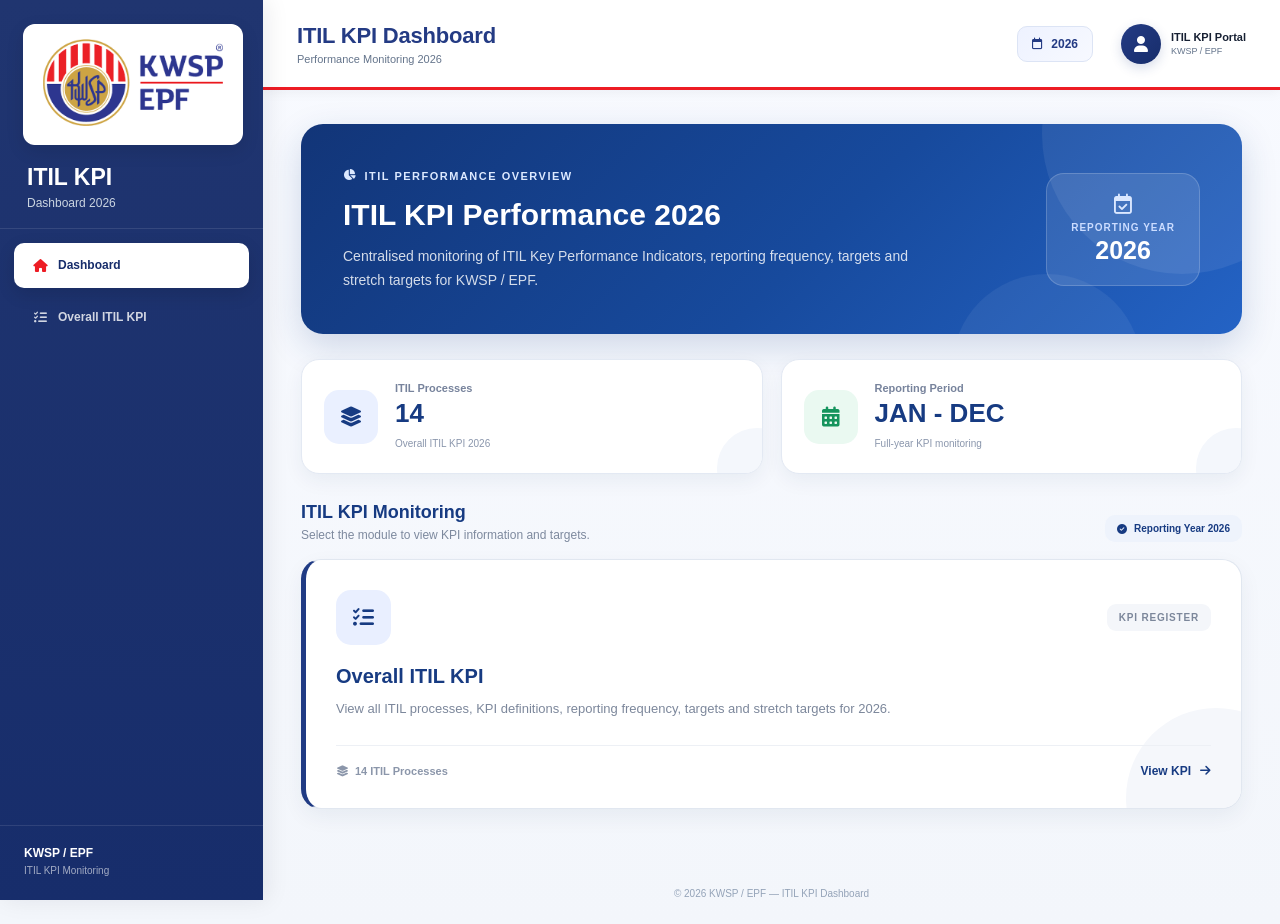
==== commit 01a5407a: "Update dashboard.html" ====
--- a/dashboard.html
+++ b/dashboard.html
@@ -4,73 +4,56 @@
 
 <head>
     <meta charset="UTF-8">
-    <meta name="viewport"
-          content="width=device-width, initial-scale=1.0">
+    <meta name="viewport" content="width=device-width, initial-scale=1.0">
 
     <title>KWSP | ITIL KPI Dashboard 2026</title>
 
-    <!-- MAIN CSS -->
     <link rel="stylesheet" href="css/style.css">
 
-    <!-- FONT AWESOME -->
     <link rel="stylesheet"
           href="https://cdnjs.cloudflare.com/ajax/libs/font-awesome/6.5.1/css/all.min.css">
 
     <style>
-
-        /* ==========================================
-           DASHBOARD SETTINGS
-        ========================================== */
-
         * {
             box-sizing: border-box;
         }
 
+        /* DASHBOARD CONTENT */
+
         .dashboard-content {
             padding-bottom: 35px;
         }
 
-        /* ==========================================
-           HERO BANNER
-        ========================================== */
+        /* HERO BANNER */
 
         .dashboard-hero {
             position: relative;
             overflow: hidden;
-
             display: flex;
             align-items: center;
             justify-content: space-between;
             gap: 30px;
-
             min-height: 210px;
             padding: 38px 42px;
             margin-bottom: 25px;
-
             border-radius: 22px;
-
             background: linear-gradient(
                 135deg,
                 #123578 0%,
                 #174a9d 55%,
                 #2463c5 100%
             );
-
-            box-shadow:
-                0 12px 35px rgba(23, 59, 130, 0.18);
-
+            box-shadow: 0 12px 35px rgba(23,59,130,0.18);
             color: white;
         }
 
         .dashboard-hero::before {
             content: "";
             position: absolute;
-
             width: 280px;
             height: 280px;
             right: -80px;
             top: -130px;
-
             border-radius: 50%;
             background: rgba(255,255,255,0.07);
         }
@@ -78,12 +61,10 @@
         .dashboard-hero::after {
             content: "";
             position: absolute;
-
             width: 190px;
             height: 190px;
             right: 100px;
             bottom: -130px;
-
             border-radius: 50%;
             background: rgba(255,255,255,0.06);
         }
@@ -98,19 +79,15 @@
             display: inline-flex;
             align-items: center;
             gap: 8px;
-
             margin-bottom: 14px;
-
             font-size: 11px;
             font-weight: 800;
             letter-spacing: 1.5px;
-
             color: #dce9ff;
         }
 
         .dashboard-hero h2 {
             margin: 0 0 12px;
-
             font-size: 30px;
             line-height: 1.25;
             color: white;
@@ -119,7 +96,6 @@
         .dashboard-hero p {
             max-width: 570px;
             margin: 0;
-
             color: rgba(255,255,255,0.82);
             font-size: 14px;
             line-height: 1.7;
@@ -128,22 +104,17 @@
         .dashboard-hero-year {
             position: relative;
             z-index: 2;
-
             min-width: 135px;
             padding: 20px 24px;
-
             text-align: center;
-
             border: 1px solid rgba(255,255,255,0.18);
             border-radius: 18px;
-
             background: rgba(255,255,255,0.11);
         }
 
         .dashboard-hero-year i {
             display: block;
             margin-bottom: 8px;
-
             font-size: 20px;
             color: #dbe8ff;
         }
@@ -151,11 +122,9 @@
         .dashboard-hero-year span {
             display: block;
             margin-bottom: 3px;
-
             font-size: 10px;
             font-weight: 700;
             letter-spacing: 1px;
-
             color: #cbdcff;
         }
 
@@ -164,16 +133,11 @@
             color: white;
         }
 
-        /* ==========================================
-           SUMMARY CARDS
-        ========================================== */
+        /* SUMMARY CARDS - TWO COLUMNS */
 
         .dashboard-summary {
             display: grid;
-
-            grid-template-columns:
-                repeat(3, minmax(0, 1fr));
-
+            grid-template-columns: repeat(2, minmax(0, 1fr));
             gap: 18px;
             margin-bottom: 28px;
         }
@@ -181,55 +145,41 @@
         .summary-card {
             position: relative;
             overflow: hidden;
-
             display: flex;
             align-items: center;
             gap: 17px;
-
             min-height: 110px;
             padding: 22px;
-
             border: 1px solid #e3e9f3;
             border-radius: 18px;
-
             background: white;
-
-            box-shadow:
-                0 7px 20px rgba(15,43,89,0.06);
-
+            box-shadow: 0 7px 20px rgba(15,43,89,0.06);
             transition: 0.2s ease;
         }
 
         .summary-card:hover {
             transform: translateY(-3px);
-
-            box-shadow:
-                0 12px 28px rgba(15,43,89,0.10);
+            box-shadow: 0 12px 28px rgba(15,43,89,0.10);
         }
 
         .summary-card::after {
             content: "";
             position: absolute;
-
             width: 80px;
             height: 80px;
             right: -35px;
             bottom: -35px;
-
             border-radius: 50%;
             background: #f4f7fc;
         }
 
         .summary-icon {
             flex-shrink: 0;
-
             display: flex;
             align-items: center;
             justify-content: center;
-
             width: 54px;
             height: 54px;
-
             border-radius: 15px;
             font-size: 20px;
         }
@@ -244,11 +194,6 @@
             background: #eaf9f1;
         }
 
-        .summary-red {
-            color: #d43b4d;
-            background: #fff0f2;
-        }
-
         .summary-content {
             position: relative;
             z-index: 2;
@@ -257,7 +202,6 @@
         .summary-content small {
             display: block;
             margin-bottom: 4px;
-
             color: #77839c;
             font-size: 11px;
             font-weight: 600;
@@ -266,7 +210,6 @@
         .summary-content strong {
             display: block;
             margin-bottom: 4px;
-
             color: #173b82;
             font-size: 26px;
             line-height: 1.2;
@@ -277,9 +220,7 @@
             font-size: 10px;
         }
 
-        /* ==========================================
-           SECTION HEADING
-        ========================================== */
+        /* SECTION HEADING */
 
         .dashboard-section {
             margin-top: 5px;
@@ -290,20 +231,17 @@
             align-items: flex-end;
             justify-content: space-between;
             gap: 20px;
-
             margin-bottom: 17px;
         }
 
         .dashboard-section-head h3 {
             margin: 0 0 5px;
-
             color: #173b82;
             font-size: 18px;
         }
 
         .dashboard-section-head p {
             margin: 0;
-
             color: #7d899e;
             font-size: 12px;
         }
@@ -312,20 +250,15 @@
             display: inline-flex;
             align-items: center;
             gap: 7px;
-
             padding: 8px 12px;
             border-radius: 10px;
-
             background: #eef3fc;
             color: #173b82;
-
             font-size: 10px;
             font-weight: 700;
         }
 
-        /* ==========================================
-           OVERALL ITIL KPI MODULE
-        ========================================== */
+        /* OVERALL ITIL KPI MODULE */
 
         .dashboard-modules {
             display: grid;
@@ -335,49 +268,35 @@
 
         .dashboard-card {
             position: relative;
-
             display: flex;
             flex-direction: column;
-
             min-height: 225px;
             padding: 30px;
-
             overflow: hidden;
             text-decoration: none;
-
             border: 1px solid #e1e7f0;
             border-left: 5px solid #203b84;
             border-radius: 20px;
-
             background: white;
-
-            box-shadow:
-                0 8px 22px rgba(15,43,89,0.06);
-
-            transition:
-                transform 0.22s ease,
-                box-shadow 0.22s ease,
-                border-color 0.22s ease;
+            box-shadow: 0 8px 22px rgba(15,43,89,0.06);
+            transition: transform 0.22s ease,
+                        box-shadow 0.22s ease,
+                        border-color 0.22s ease;
         }
 
         .dashboard-card:hover {
             transform: translateY(-4px);
             border-color: #cbd9ef;
-
-            box-shadow:
-                0 15px 35px rgba(15,43,89,0.11);
+            box-shadow: 0 15px 35px rgba(15,43,89,0.11);
         }
 
         .dashboard-card::after {
             content: "";
             position: absolute;
-
             width: 180px;
             height: 180px;
-
             right: -65px;
             bottom: -80px;
-
             border-radius: 50%;
             background: #f5f7fb;
         }
@@ -386,7 +305,6 @@
             display: flex;
             align-items: center;
             justify-content: space-between;
-
             margin-bottom: 20px;
         }
 
@@ -394,10 +312,8 @@
             display: flex;
             align-items: center;
             justify-content: center;
-
             width: 55px;
             height: 55px;
-
             border-radius: 15px;
             font-size: 21px;
         }
@@ -410,10 +326,8 @@
         .module-tag {
             padding: 8px 12px;
             border-radius: 9px;
-
             background: #f4f6fa;
             color: #7c879b;
-
             font-size: 10px;
             font-weight: 800;
             letter-spacing: 0.8px;
@@ -422,9 +336,7 @@
         .dashboard-card h3 {
             position: relative;
             z-index: 2;
-
             margin: 0 0 10px;
-
             color: #173b82;
             font-size: 20px;
         }
@@ -433,10 +345,8 @@
             position: relative;
             z-index: 2;
             flex-grow: 1;
-
             margin: 0 0 25px;
             max-width: 750px;
-
             color: #7c879b;
             font-size: 13px;
             line-height: 1.7;
@@ -445,12 +355,10 @@
         .dashboard-card-footer {
             position: relative;
             z-index: 2;
-
             display: flex;
             align-items: center;
             justify-content: space-between;
             gap: 15px;
-
             padding-top: 18px;
             border-top: 1px solid #edf0f5;
         }
@@ -459,7 +367,6 @@
             display: flex;
             align-items: center;
             gap: 7px;
-
             color: #8b96aa;
             font-size: 11px;
             font-weight: 600;
@@ -469,7 +376,6 @@
             display: inline-flex;
             align-items: center;
             gap: 9px;
-
             color: #173b82;
             font-size: 12px;
             font-weight: 800;
@@ -479,25 +385,19 @@
             transition: transform 0.2s ease;
         }
 
-        .dashboard-card:hover
-        .dashboard-card-open i {
+        .dashboard-card:hover .dashboard-card-open i {
             transform: translateX(4px);
         }
 
-        /* ==========================================
-           RESPONSIVE
-        ========================================== */
+        /* RESPONSIVE */
 
         @media (max-width: 1000px) {
-
             .dashboard-summary {
                 grid-template-columns: 1fr;
             }
-
         }
 
         @media (max-width: 700px) {
-
             .dashboard-hero {
                 flex-direction: column;
                 align-items: flex-start;
@@ -524,24 +424,18 @@
             .dashboard-card-footer {
                 flex-wrap: wrap;
             }
-
-        }
-
+        }
     </style>
-
 </head>
 
 <body>
 
 <div class="app">
 
-    <!-- ==========================================
-         SIDEBAR
-    =========================================== -->
+    <!-- SIDEBAR -->
 
     <aside class="sidebar">
 
-        <!-- BRAND -->
         <div class="brand">
 
             <img
@@ -551,104 +445,64 @@
             >
 
             <div class="brand-title">
-
                 <h2>ITIL KPI</h2>
-
                 <p>Dashboard 2026</p>
-
             </div>
 
         </div>
 
-        <!-- NAVIGATION -->
         <nav>
 
-            <a
-                href="dashboard.html"
-                class="nav-btn active">
-
+            <a href="dashboard.html"
+               class="nav-btn active">
                 <i class="fa-solid fa-house"></i>
-
                 Dashboard
-
             </a>
 
-            <a
-                href="overall.html"
-                class="nav-btn">
-
+            <a href="overall.html"
+               class="nav-btn">
                 <i class="fa-solid fa-list-check"></i>
-
                 Overall ITIL KPI
-
             </a>
 
         </nav>
 
-        <!-- SIDEBAR FOOTER -->
         <div class="side-foot">
-
             <b>KWSP / EPF</b>
-
-            <span>
-                ITIL KPI Monitoring
-            </span>
-
+            <span>ITIL KPI Monitoring</span>
         </div>
 
     </aside>
 
-    <!-- ==========================================
-         MAIN
-    =========================================== -->
+    <!-- MAIN -->
 
     <main>
 
         <!-- TOP BAR -->
+
         <header class="topbar">
 
             <div>
-
-                <h1>
-                    ITIL KPI Dashboard
-                </h1>
-
-                <p>
-                    Performance Monitoring 2026
-                </p>
-
+                <h1>ITIL KPI Dashboard</h1>
+                <p>Performance Monitoring 2026</p>
             </div>
 
             <div class="topbar-right">
 
-                <!-- YEAR -->
                 <div class="year">
-
                     <i class="fa-regular fa-calendar"></i>
-
                     2026
-
-                </div>
-
-                <!-- ADMIN -->
+                </div>
+
                 <div class="administrator">
 
                     <div class="admin-icon">
-
                         <i class="fa-solid fa-user"></i>
-
                     </div>
 
                     <div>
-
-                        <strong>
-                            ITIL KPI Portal
-                        </strong>
-
-                        <span>
-                            KWSP / EPF
-                        </span>
-
+                        <strong>ITIL KPI Portal</strong>
+                        <span>KWSP / EPF</span>
                     </div>
 
                 </div>
@@ -657,31 +511,22 @@
 
         </header>
 
-        <!-- ==========================================
-             DASHBOARD CONTENT
-        =========================================== -->
+        <!-- DASHBOARD CONTENT -->
 
         <section class="content dashboard-content">
 
-            <!-- ======================================
-                 HERO BANNER
-            ======================================= -->
+            <!-- HERO BANNER -->
 
             <div class="dashboard-hero">
 
                 <div class="dashboard-hero-copy">
 
                     <span class="dashboard-hero-label">
-
                         <i class="fa-solid fa-chart-pie"></i>
-
                         ITIL PERFORMANCE OVERVIEW
-
                     </span>
 
-                    <h2>
-                        ITIL KPI Performance 2026
-                    </h2>
+                    <h2>ITIL KPI Performance 2026</h2>
 
                     <p>
                         Centralised monitoring of ITIL
@@ -696,155 +541,92 @@
 
                     <i class="fa-regular fa-calendar-check"></i>
 
-                    <span>
-                        REPORTING YEAR
+                    <span>REPORTING YEAR</span>
+
+                    <strong>2026</strong>
+
+                </div>
+
+            </div>
+
+            <!-- TWO SUMMARY CARDS ONLY -->
+
+            <div class="dashboard-summary">
+
+                <!-- ITIL PROCESSES -->
+
+                <div class="summary-card">
+
+                    <div class="summary-icon summary-blue">
+                        <i class="fa-solid fa-layer-group"></i>
+                    </div>
+
+                    <div class="summary-content">
+
+                        <small>ITIL Processes</small>
+
+                        <strong id="statProcess">14</strong>
+
+                        <span>Overall ITIL KPI 2026</span>
+
+                    </div>
+
+                </div>
+
+                <!-- REPORTING PERIOD -->
+
+                <div class="summary-card">
+
+                    <div class="summary-icon summary-green">
+                        <i class="fa-solid fa-calendar-days"></i>
+                    </div>
+
+                    <div class="summary-content">
+
+                        <small>Reporting Period</small>
+
+                        <strong>JAN - DEC</strong>
+
+                        <span>Full-year KPI monitoring</span>
+
+                    </div>
+
+                </div>
+
+            </div>
+
+            <!-- ITIL KPI MONITORING -->
+
+            <div class="dashboard-section">
+
+                <div class="dashboard-section-head">
+
+                    <div>
+                        <h3>ITIL KPI Monitoring</h3>
+                        <p>
+                            Select the module to view KPI
+                            information and targets.
+                        </p>
+                    </div>
+
+                    <span class="dashboard-section-tag">
+                        <i class="fa-solid fa-circle-check"></i>
+                        Reporting Year 2026
                     </span>
 
-                    <strong>
-                        2026
-                    </strong>
-
-                </div>
-
-            </div>
-
-            <!-- ======================================
-                 SUMMARY CARDS
-            ======================================= -->
-
-            <div class="dashboard-summary">
-
-                <!-- ITIL PROCESSES -->
-                <div class="summary-card">
-
-                    <div class="summary-icon summary-blue">
-
-                        <i class="fa-solid fa-layer-group"></i>
-
-                    </div>
-
-                    <div class="summary-content">
-
-                        <small>
-                            ITIL Processes
-                        </small>
-
-                        <strong id="statProcess">
-                            14
-                        </strong>
-
-                        <span>
-                            Overall ITIL KPI 2026
-                        </span>
-
-                    </div>
-
-                </div>
-
-                <!-- REPORTING PERIOD -->
-                <div class="summary-card">
-
-                    <div class="summary-icon summary-green">
-
-                        <i class="fa-solid fa-calendar-days"></i>
-
-                    </div>
-
-                    <div class="summary-content">
-
-                        <small>
-                            Reporting Period
-                        </small>
-
-                        <strong>
-                            JAN - DEC
-                        </strong>
-
-                        <span>
-                            Full-year KPI monitoring
-                        </span>
-
-                    </div>
-
-                </div>
-
-                <!-- INCIDENT KPI -->
-                <div class="summary-card">
-
-                    <div class="summary-icon summary-red">
-
-                        <i class="fa-solid fa-triangle-exclamation"></i>
-
-                    </div>
-
-                    <div class="summary-content">
-
-                        <small>
-                            Incident KPIs
-                        </small>
-
-                        <strong>
-                            3
-                        </strong>
-
-                        <span>
-                            Incident Management
-                        </span>
-
-                    </div>
-
-                </div>
-
-            </div>
-
-            <!-- ======================================
-                 MODULE SECTION
-            ======================================= -->
-
-            <div class="dashboard-section">
-
-                <div class="dashboard-section-head">
-
-                    <div>
-
-                        <h3>
-                            ITIL KPI Monitoring
-                        </h3>
-
-                        <p>
-                            Select the module to view
-                            KPI information and targets.
-                        </p>
-
-                    </div>
-
-                    <span class="dashboard-section-tag">
-
-                        <i class="fa-solid fa-circle-check"></i>
-
-                        Reporting Year 2026
-
-                    </span>
-
-                </div>
-
-                <!-- ==================================
-                     OVERALL ITIL KPI ONLY
-                =================================== -->
+                </div>
+
+                <!-- OVERALL ITIL KPI MODULE -->
 
                 <div class="dashboard-modules">
 
-                    <a
-                        href="overall.html"
-                        class="dashboard-card">
-
-                        <!-- CARD TOP -->
+                    <a href="overall.html"
+                       class="dashboard-card">
+
                         <div class="dashboard-card-top">
 
                             <div class="module-icon module-blue">
-
                                 <i class="fa-solid fa-list-check"></i>
-
                             </div>
 
                             <span class="module-tag">
@@ -853,36 +635,25 @@
 
                         </div>
 
-                        <!-- CARD TITLE -->
-                        <h3>
-                            Overall ITIL KPI
-                        </h3>
-
-                        <!-- CARD DESCRIPTION -->
+                        <h3>Overall ITIL KPI</h3>
+
                         <p>
                             View all ITIL processes,
-                            KPI definitions, reporting frequency,
-                            targets and stretch targets
-                            for 2026.
+                            KPI definitions, reporting
+                            frequency, targets and
+                            stretch targets for 2026.
                         </p>
 
-                        <!-- CARD FOOTER -->
                         <div class="dashboard-card-footer">
 
                             <span class="dashboard-card-info">
-
                                 <i class="fa-solid fa-layer-group"></i>
-
                                 14 ITIL Processes
-
                             </span>
 
                             <span class="dashboard-card-open">
-
                                 View KPI
-
                                 <i class="fa-solid fa-arrow-right"></i>
-
                             </span>
 
                         </div>
@@ -895,24 +666,15 @@
 
         </section>
 
-        <!-- ==========================================
-             FOOTER
-        =========================================== -->
+        <!-- FOOTER -->
 
         <footer>
-
-            © 2026 KWSP / EPF —
-            ITIL KPI Dashboard
-
+            © 2026 KWSP / EPF — ITIL KPI Dashboard
         </footer>
 
     </main>
 
 </div>
-
-<!-- ==========================================
-     JAVASCRIPT
-=========================================== -->
 
 <script src="js/data.js"></script>
 <script src="js/script.js"></script>
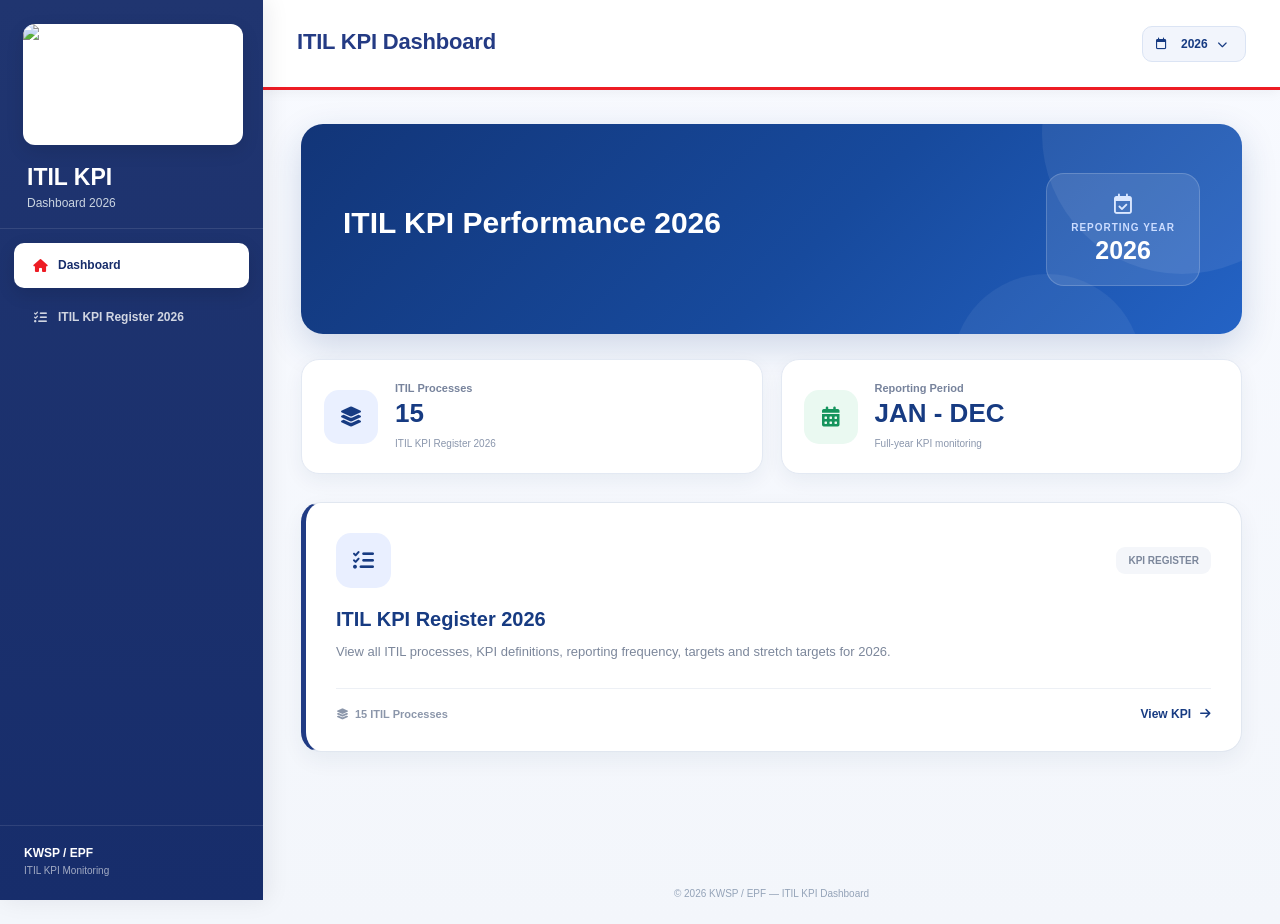
==== commit 878ce8f6: "Update dashboard.html" ====
--- a/dashboard.html
+++ b/dashboard.html
@@ -4,12 +4,15 @@
 
 <head>
     <meta charset="UTF-8">
-    <meta name="viewport" content="width=device-width, initial-scale=1.0">
+    <meta name="viewport"
+          content="width=device-width, initial-scale=1.0">
 
     <title>KWSP | ITIL KPI Dashboard 2026</title>
 
+    <!-- Existing project CSS -->
     <link rel="stylesheet" href="css/style.css">
 
+    <!-- Font Awesome -->
     <link rel="stylesheet"
           href="https://cdnjs.cloudflare.com/ajax/libs/font-awesome/6.5.1/css/all.min.css">
 
@@ -17,8 +20,6 @@
         * {
             box-sizing: border-box;
         }
-
-        /* DASHBOARD CONTENT */
 
         .dashboard-content {
             padding-bottom: 35px;
@@ -43,7 +44,8 @@
                 #174a9d 55%,
                 #2463c5 100%
             );
-            box-shadow: 0 12px 35px rgba(23,59,130,0.18);
+            box-shadow: 0 12px 35px
+                rgba(23, 59, 130, 0.18);
             color: white;
         }
 
@@ -75,30 +77,11 @@
             max-width: 650px;
         }
 
-        .dashboard-hero-label {
-            display: inline-flex;
-            align-items: center;
-            gap: 8px;
-            margin-bottom: 14px;
-            font-size: 11px;
-            font-weight: 800;
-            letter-spacing: 1.5px;
-            color: #dce9ff;
-        }
-
         .dashboard-hero h2 {
             margin: 0 0 12px;
             font-size: 30px;
             line-height: 1.25;
             color: white;
-        }
-
-        .dashboard-hero p {
-            max-width: 570px;
-            margin: 0;
-            color: rgba(255,255,255,0.82);
-            font-size: 14px;
-            line-height: 1.7;
         }
 
         .dashboard-hero-year {
@@ -107,7 +90,8 @@
             min-width: 135px;
             padding: 20px 24px;
             text-align: center;
-            border: 1px solid rgba(255,255,255,0.18);
+            border: 1px solid
+                rgba(255,255,255,0.18);
             border-radius: 18px;
             background: rgba(255,255,255,0.11);
         }
@@ -133,11 +117,42 @@
             color: white;
         }
 
-        /* SUMMARY CARDS - TWO COLUMNS */
+        /* YEAR DROPDOWN */
+
+        .year-selector {
+            display: inline-flex;
+            align-items: center;
+            gap: 9px;
+            padding: 10px 13px;
+            border: 1px solid #dbe4f4;
+            border-radius: 10px;
+            background: #f2f5fc;
+            color: #173b82;
+        }
+
+        .year-selector select {
+            appearance: none;
+            border: none;
+            outline: none;
+            background: transparent;
+            color: #173b82;
+            font-family: Arial, sans-serif;
+            font-size: 12px;
+            font-weight: 700;
+            cursor: pointer;
+        }
+
+        .year-selector .fa-chevron-down {
+            font-size: 10px;
+            pointer-events: none;
+        }
+
+        /* SUMMARY CARDS */
 
         .dashboard-summary {
             display: grid;
-            grid-template-columns: repeat(2, minmax(0, 1fr));
+            grid-template-columns:
+                repeat(2, minmax(0, 1fr));
             gap: 18px;
             margin-bottom: 28px;
         }
@@ -153,24 +168,8 @@
             border: 1px solid #e3e9f3;
             border-radius: 18px;
             background: white;
-            box-shadow: 0 7px 20px rgba(15,43,89,0.06);
-            transition: 0.2s ease;
-        }
-
-        .summary-card:hover {
-            transform: translateY(-3px);
-            box-shadow: 0 12px 28px rgba(15,43,89,0.10);
-        }
-
-        .summary-card::after {
-            content: "";
-            position: absolute;
-            width: 80px;
-            height: 80px;
-            right: -35px;
-            bottom: -35px;
-            border-radius: 50%;
-            background: #f4f7fc;
+            box-shadow: 0 7px 20px
+                rgba(15,43,89,0.06);
         }
 
         .summary-icon {
@@ -192,11 +191,6 @@
         .summary-green {
             color: #15945d;
             background: #eaf9f1;
-        }
-
-        .summary-content {
-            position: relative;
-            z-index: 2;
         }
 
         .summary-content small {
@@ -212,7 +206,6 @@
             margin-bottom: 4px;
             color: #173b82;
             font-size: 26px;
-            line-height: 1.2;
         }
 
         .summary-content span {
@@ -220,49 +213,11 @@
             font-size: 10px;
         }
 
-        /* SECTION HEADING */
-
-        .dashboard-section {
-            margin-top: 5px;
-        }
-
-        .dashboard-section-head {
-            display: flex;
-            align-items: flex-end;
-            justify-content: space-between;
-            gap: 20px;
-            margin-bottom: 17px;
-        }
-
-        .dashboard-section-head h3 {
-            margin: 0 0 5px;
-            color: #173b82;
-            font-size: 18px;
-        }
-
-        .dashboard-section-head p {
-            margin: 0;
-            color: #7d899e;
-            font-size: 12px;
-        }
-
-        .dashboard-section-tag {
-            display: inline-flex;
-            align-items: center;
-            gap: 7px;
-            padding: 8px 12px;
-            border-radius: 10px;
-            background: #eef3fc;
-            color: #173b82;
-            font-size: 10px;
-            font-weight: 700;
-        }
-
-        /* OVERALL ITIL KPI MODULE */
+        /* KPI REGISTER CARD */
 
         .dashboard-modules {
             display: grid;
-            grid-template-columns: minmax(0, 1fr);
+            grid-template-columns: 1fr;
             gap: 18px;
         }
 
@@ -278,27 +233,15 @@
             border-left: 5px solid #203b84;
             border-radius: 20px;
             background: white;
-            box-shadow: 0 8px 22px rgba(15,43,89,0.06);
-            transition: transform 0.22s ease,
-                        box-shadow 0.22s ease,
-                        border-color 0.22s ease;
+            box-shadow: 0 8px 22px
+                rgba(15,43,89,0.06);
+            transition: 0.2s ease;
         }
 
         .dashboard-card:hover {
             transform: translateY(-4px);
-            border-color: #cbd9ef;
-            box-shadow: 0 15px 35px rgba(15,43,89,0.11);
-        }
-
-        .dashboard-card::after {
-            content: "";
-            position: absolute;
-            width: 180px;
-            height: 180px;
-            right: -65px;
-            bottom: -80px;
-            border-radius: 50%;
-            background: #f5f7fb;
+            box-shadow: 0 15px 35px
+                rgba(15,43,89,0.11);
         }
 
         .dashboard-card-top {
@@ -330,31 +273,23 @@
             color: #7c879b;
             font-size: 10px;
             font-weight: 800;
-            letter-spacing: 0.8px;
         }
 
         .dashboard-card h3 {
-            position: relative;
-            z-index: 2;
             margin: 0 0 10px;
             color: #173b82;
             font-size: 20px;
         }
 
         .dashboard-card p {
-            position: relative;
-            z-index: 2;
             flex-grow: 1;
             margin: 0 0 25px;
-            max-width: 750px;
             color: #7c879b;
             font-size: 13px;
             line-height: 1.7;
         }
 
         .dashboard-card-footer {
-            position: relative;
-            z-index: 2;
             display: flex;
             align-items: center;
             justify-content: space-between;
@@ -373,7 +308,7 @@
         }
 
         .dashboard-card-open {
-            display: inline-flex;
+            display: flex;
             align-items: center;
             gap: 9px;
             color: #173b82;
@@ -381,12 +316,53 @@
             font-weight: 800;
         }
 
-        .dashboard-card-open i {
-            transition: transform 0.2s ease;
-        }
-
-        .dashboard-card:hover .dashboard-card-open i {
-            transform: translateX(4px);
+        /* NO DATA PAGE */
+
+        #dashboard2026[hidden],
+        #noYearData[hidden] {
+            display: none !important;
+        }
+
+        .no-year-data {
+            margin: 35px;
+            padding: 80px 25px;
+            background: white;
+            border: 1px solid #e1e7f0;
+            border-radius: 18px;
+            text-align: center;
+        }
+
+        .no-year-data > i {
+            display: block;
+            margin-bottom: 20px;
+            font-size: 46px;
+            color: #94a3b8;
+        }
+
+        .no-year-data h2 {
+            color: #173b82;
+            font-size: 23px;
+            margin-bottom: 10px;
+        }
+
+        .no-year-data p {
+            color: #64748b;
+            font-size: 13px;
+            margin-bottom: 24px;
+        }
+
+        .no-year-data button {
+            border: none;
+            border-radius: 9px;
+            padding: 12px 22px;
+            background: #173b82;
+            color: white;
+            font-weight: 700;
+            cursor: pointer;
+        }
+
+        .no-year-data button:hover {
+            background: #2454ad;
         }
 
         /* RESPONSIVE */
@@ -412,11 +388,6 @@
                 font-size: 25px;
             }
 
-            .dashboard-section-head {
-                flex-direction: column;
-                align-items: flex-start;
-            }
-
             .dashboard-card {
                 padding: 22px;
             }
@@ -424,6 +395,11 @@
             .dashboard-card-footer {
                 flex-wrap: wrap;
             }
+
+            .no-year-data {
+                margin: 18px;
+                padding: 55px 20px;
+            }
         }
     </style>
 </head>
@@ -439,7 +415,7 @@
         <div class="brand">
 
             <img
-                src="images/kwsp-logo.png"
+                src="images/kwsp-epf.png"
                 alt="KWSP EPF Logo"
                 class="kwsp-logo"
             >
@@ -455,14 +431,18 @@
 
             <a href="dashboard.html"
                class="nav-btn active">
+
                 <i class="fa-solid fa-house"></i>
                 Dashboard
+
             </a>
 
             <a href="overall.html"
                class="nav-btn">
+
                 <i class="fa-solid fa-list-check"></i>
-                Overall ITIL KPI
+                ITIL KPI Register 2026
+
             </a>
 
         </nav>
@@ -474,7 +454,7 @@
 
     </aside>
 
-    <!-- MAIN -->
+    <!-- MAIN CONTENT -->
 
     <main>
 
@@ -484,200 +464,281 @@
 
             <div>
                 <h1>ITIL KPI Dashboard</h1>
-                <p>Performance Monitoring 2026</p>
             </div>
 
+            <!-- SELECT REPORTING YEAR -->
+
             <div class="topbar-right">
 
-                <div class="year">
+                <div class="year year-selector">
+
                     <i class="fa-regular fa-calendar"></i>
-                    2026
+
+                    <select
+                        id="yearSelect"
+                        aria-label="Select reporting year"
+                    >
+                        <option value="2026" selected>
+                            2026
+                        </option>
+
+                        <option value="2027">
+                            2027
+                        </option>
+                    </select>
+
+                    <i class="fa-solid fa-chevron-down"></i>
+
                 </div>
 
-                <div class="administrator">
-
-                    <div class="admin-icon">
-                        <i class="fa-solid fa-user"></i>
+            </div>
+
+        </header>
+
+        <!-- NO DATA MESSAGE FOR 2027 -->
+
+        <section id="noYearData"
+                 class="no-year-data"
+                 hidden>
+
+            <i class="fa-regular fa-calendar-xmark"></i>
+
+            <h2 id="noYearTitle">
+                No KPI Data Available for 2027
+            </h2>
+
+            <p>
+                KPI data for the selected reporting
+                year is not available yet.
+            </p>
+
+            <button
+                type="button"
+                id="backTo2026"
+            >
+                View 2026 Dashboard
+            </button>
+
+        </section>
+
+        <!-- DASHBOARD 2026 -->
+
+        <section
+            id="dashboard2026"
+            class="content dashboard-content"
+        >
+
+            <!-- HERO BANNER -->
+
+            <div class="dashboard-hero">
+
+                <div class="dashboard-hero-copy">
+
+                    <h2>
+                        ITIL KPI Performance 2026
+                    </h2>
+
+                </div>
+
+                <div class="dashboard-hero-year">
+
+                    <i class="fa-regular fa-calendar-check"></i>
+
+                    <span>REPORTING YEAR</span>
+
+                    <strong>2026</strong>
+
+                </div>
+
+            </div>
+
+            <!-- SUMMARY CARDS -->
+
+            <div class="dashboard-summary">
+
+                <!-- ITIL PROCESSES -->
+
+                <div class="summary-card">
+
+                    <div class="summary-icon summary-blue">
+
+                        <i class="fa-solid fa-layer-group"></i>
+
                     </div>
 
-                    <div>
-                        <strong>ITIL KPI Portal</strong>
-                        <span>KWSP / EPF</span>
+                    <div class="summary-content">
+
+                        <small>ITIL Processes</small>
+
+                        <strong id="statProcess">15</strong>
+
+                        <span>
+                            ITIL KPI Register 2026
+                        </span>
+
                     </div>
 
                 </div>
 
+                <!-- REPORTING PERIOD -->
+
+                <div class="summary-card">
+
+                    <div class="summary-icon summary-green">
+
+                        <i class="fa-solid fa-calendar-days"></i>
+
+                    </div>
+
+                    <div class="summary-content">
+
+                        <small>Reporting Period</small>
+
+                        <strong>JAN - DEC</strong>
+
+                        <span>
+                            Full-year KPI monitoring
+                        </span>
+
+                    </div>
+
+                </div>
+
             </div>
 
-        </header>
-
-        <!-- DASHBOARD CONTENT -->
-
-        <section class="content dashboard-content">
-
-            <!-- HERO BANNER -->
-
-            <div class="dashboard-hero">
-
-                <div class="dashboard-hero-copy">
-
-                    <span class="dashboard-hero-label">
-                        <i class="fa-solid fa-chart-pie"></i>
-                        ITIL PERFORMANCE OVERVIEW
-                    </span>
-
-                    <h2>ITIL KPI Performance 2026</h2>
+            <!-- ITIL KPI REGISTER MODULE -->
+
+            <div class="dashboard-modules">
+
+                <a
+                    href="overall.html"
+                    class="dashboard-card"
+                >
+
+                    <div class="dashboard-card-top">
+
+                        <div class="module-icon module-blue">
+
+                            <i class="fa-solid fa-list-check"></i>
+
+                        </div>
+
+                        <span class="module-tag">
+                            KPI REGISTER
+                        </span>
+
+                    </div>
+
+                    <h3>ITIL KPI Register 2026</h3>
 
                     <p>
-                        Centralised monitoring of ITIL
-                        Key Performance Indicators,
-                        reporting frequency, targets
-                        and stretch targets for KWSP / EPF.
+                        View all ITIL processes,
+                        KPI definitions, reporting
+                        frequency, targets and
+                        stretch targets for 2026.
                     </p>
 
-                </div>
-
-                <div class="dashboard-hero-year">
-
-                    <i class="fa-regular fa-calendar-check"></i>
-
-                    <span>REPORTING YEAR</span>
-
-                    <strong>2026</strong>
-
-                </div>
+                    <div class="dashboard-card-footer">
+
+                        <span class="dashboard-card-info">
+
+                            <i class="fa-solid fa-layer-group"></i>
+
+                            15 ITIL Processes
+
+                        </span>
+
+                        <span class="dashboard-card-open">
+
+                            View KPI
+
+                            <i class="fa-solid fa-arrow-right"></i>
+
+                        </span>
+
+                    </div>
+
+                </a>
 
             </div>
 
-            <!-- TWO SUMMARY CARDS ONLY -->
-
-            <div class="dashboard-summary">
-
-                <!-- ITIL PROCESSES -->
-
-                <div class="summary-card">
-
-                    <div class="summary-icon summary-blue">
-                        <i class="fa-solid fa-layer-group"></i>
-                    </div>
-
-                    <div class="summary-content">
-
-                        <small>ITIL Processes</small>
-
-                        <strong id="statProcess">14</strong>
-
-                        <span>Overall ITIL KPI 2026</span>
-
-                    </div>
-
-                </div>
-
-                <!-- REPORTING PERIOD -->
-
-                <div class="summary-card">
-
-                    <div class="summary-icon summary-green">
-                        <i class="fa-solid fa-calendar-days"></i>
-                    </div>
-
-                    <div class="summary-content">
-
-                        <small>Reporting Period</small>
-
-                        <strong>JAN - DEC</strong>
-
-                        <span>Full-year KPI monitoring</span>
-
-                    </div>
-
-                </div>
-
-            </div>
-
-            <!-- ITIL KPI MONITORING -->
-
-            <div class="dashboard-section">
-
-                <div class="dashboard-section-head">
-
-                    <div>
-                        <h3>ITIL KPI Monitoring</h3>
-                        <p>
-                            Select the module to view KPI
-                            information and targets.
-                        </p>
-                    </div>
-
-                    <span class="dashboard-section-tag">
-                        <i class="fa-solid fa-circle-check"></i>
-                        Reporting Year 2026
-                    </span>
-
-                </div>
-
-                <!-- OVERALL ITIL KPI MODULE -->
-
-                <div class="dashboard-modules">
-
-                    <a href="overall.html"
-                       class="dashboard-card">
-
-                        <div class="dashboard-card-top">
-
-                            <div class="module-icon module-blue">
-                                <i class="fa-solid fa-list-check"></i>
-                            </div>
-
-                            <span class="module-tag">
-                                KPI REGISTER
-                            </span>
-
-                        </div>
-
-                        <h3>Overall ITIL KPI</h3>
-
-                        <p>
-                            View all ITIL processes,
-                            KPI definitions, reporting
-                            frequency, targets and
-                            stretch targets for 2026.
-                        </p>
-
-                        <div class="dashboard-card-footer">
-
-                            <span class="dashboard-card-info">
-                                <i class="fa-solid fa-layer-group"></i>
-                                14 ITIL Processes
-                            </span>
-
-                            <span class="dashboard-card-open">
-                                View KPI
-                                <i class="fa-solid fa-arrow-right"></i>
-                            </span>
-
-                        </div>
-
-                    </a>
-
-                </div>
-
-            </div>
-
         </section>
 
         <!-- FOOTER -->
 
         <footer>
-            © 2026 KWSP / EPF — ITIL KPI Dashboard
+            © 2026 KWSP / EPF —
+            ITIL KPI Dashboard
         </footer>
 
     </main>
 
 </div>
+
+<!-- EXISTING DATA AND SCRIPT -->
 
 <script src="js/data.js"></script>
 <script src="js/script.js"></script>
 
+<!-- YEAR SELECTION FUNCTION -->
+
+<script>
+document.addEventListener(
+    "DOMContentLoaded",
+    function () {
+
+        const yearSelect =
+            document.getElementById("yearSelect");
+
+        const dashboard =
+            document.getElementById("dashboard2026");
+
+        const noYearData =
+            document.getElementById("noYearData");
+
+        const noYearTitle =
+            document.getElementById("noYearTitle");
+
+        const backButton =
+            document.getElementById("backTo2026");
+
+        // Display dashboard only if year has data
+        function showSelectedYear(year) {
+
+            const hasData = year === "2026";
+
+            dashboard.hidden = !hasData;
+            noYearData.hidden = hasData;
+
+            if (!hasData) {
+                noYearTitle.textContent =
+                    "No KPI Data Available for " + year;
+            }
+        }
+
+        // Dropdown selection
+        yearSelect.addEventListener(
+            "change",
+            function () {
+                showSelectedYear(yearSelect.value);
+            }
+        );
+
+        // Return to 2026
+        backButton.addEventListener(
+            "click",
+            function () {
+                yearSelect.value = "2026";
+                showSelectedYear("2026");
+            }
+        );
+
+        // Initial page display
+        showSelectedYear(yearSelect.value);
+
+    }
+);
+</script>
+
 </body>
 </html>
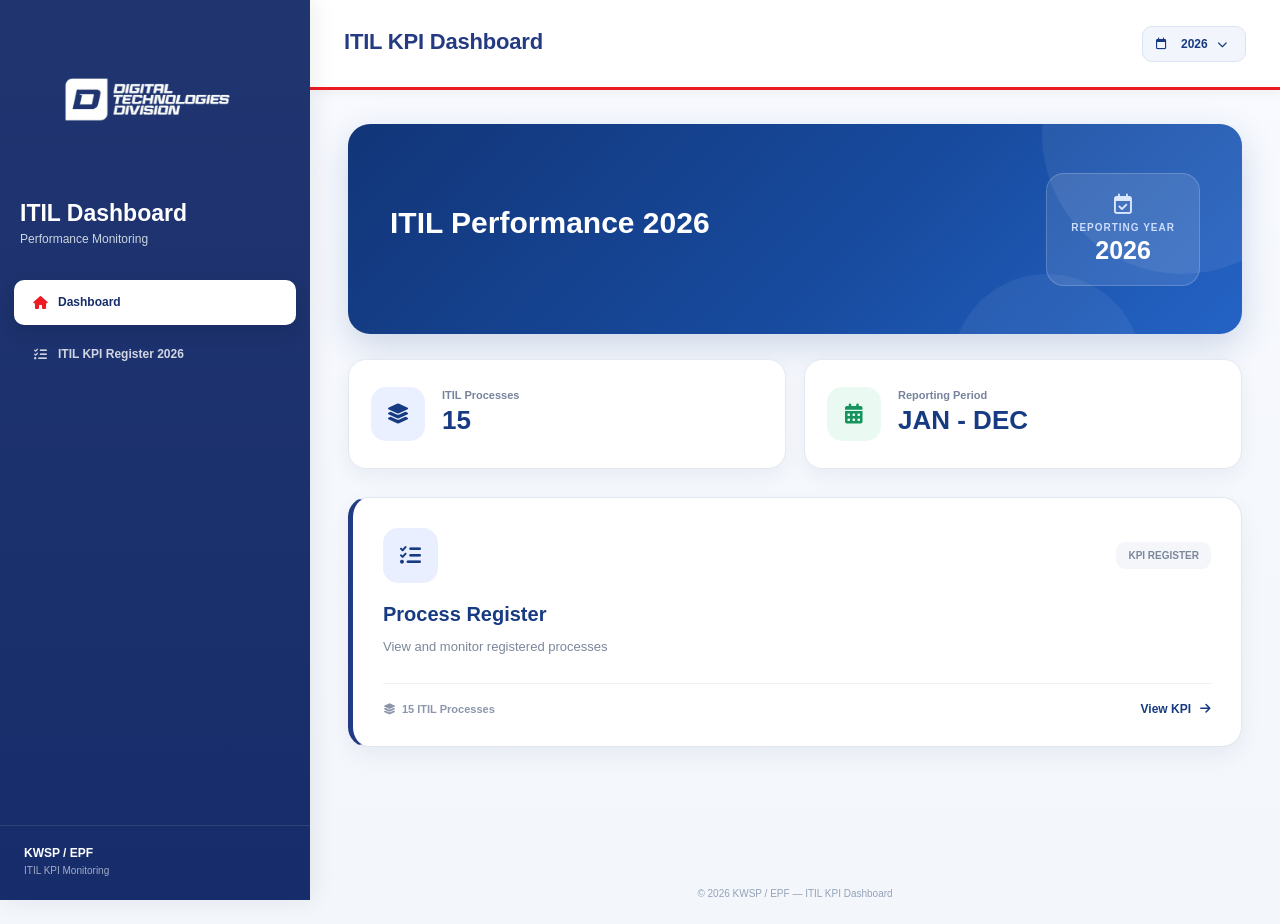
==== commit 9fa33a07: "Update dashboard.html" ====
--- a/dashboard.html
+++ b/dashboard.html
@@ -421,8 +421,8 @@
             >
 
             <div class="brand-title">
-                <h2>ITIL KPI</h2>
-                <p>Dashboard 2026</p>
+                <h2>ITIL Dashboard</h2>
+                <p>Performance Monitoring</p>
             </div>
 
         </div>
@@ -535,7 +535,7 @@
                 <div class="dashboard-hero-copy">
 
                     <h2>
-                        ITIL KPI Performance 2026
+                        ITIL Performance 2026
                     </h2>
 
                 </div>
@@ -572,9 +572,7 @@
 
                         <strong id="statProcess">15</strong>
 
-                        <span>
-                            ITIL KPI Register 2026
-                        </span>
+                      
 
                     </div>
 
@@ -596,9 +594,7 @@
 
                         <strong>JAN - DEC</strong>
 
-                        <span>
-                            Full-year KPI monitoring
-                        </span>
+                        
 
                     </div>
 
@@ -629,13 +625,10 @@
 
                     </div>
 
-                    <h3>ITIL KPI Register 2026</h3>
+                    <h3>Process Register</h3>
 
                     <p>
-                        View all ITIL processes,
-                        KPI definitions, reporting
-                        frequency, targets and
-                        stretch targets for 2026.
+                       View and monitor registered processes
                     </p>
 
                     <div class="dashboard-card-footer">
--- a/css/style.css
+++ b/css/style.css
@@ -5070,4 +5070,226 @@
 
 }
 
-
+/* ==========================================
+   FIX KPI REGISTER TABLE - UNIFORM SIZE
+========================================== */
+
+/* TABLE CONTAINER */
+#processDetail {
+    width: 100% !important;
+    min-width: 0 !important;
+}
+
+/* TABLE WIDTH */
+#processDetail table {
+    width: 100% !important;
+    min-width: 1100px !important;
+    table-layout: fixed !important;
+    border-collapse: collapse !important;
+    font-family: Arial, sans-serif !important;
+}
+
+/* COLUMN WIDTH - ALL PROCESSES */
+#processDetail table th:nth-child(1) {
+    width: 7% !important;
+}
+
+#processDetail table th:nth-child(2) {
+    width: 38% !important;
+}
+
+#processDetail table th:nth-child(3) {
+    width: 15% !important;
+}
+
+#processDetail table th:nth-child(4) {
+    width: 20% !important;
+}
+
+#processDetail table th:nth-child(5) {
+    width: 20% !important;
+}
+
+/* TABLE HEADERS */
+#processDetail table th {
+    font-family: Arial, sans-serif !important;
+    font-size: 13px !important;
+    font-weight: 700 !important;
+    padding: 15px 12px !important;
+    text-align: center !important;
+    vertical-align: middle !important;
+}
+
+/* TABLE CONTENT */
+#processDetail table td {
+    font-family: Arial, sans-serif !important;
+    font-size: 13px !important;
+    font-weight: 400 !important;
+    line-height: 1.5 !important;
+    padding: 14px 12px !important;
+    vertical-align: middle !important;
+    overflow-wrap: break-word !important;
+    white-space: normal !important;
+}
+
+/* KPI NAME */
+#processDetail .kpi-name {
+    text-align: left !important;
+    font-weight: 500 !important;
+}
+
+/* TARGET AND STRETCH TARGET */
+#processDetail .target-value,
+#processDetail .stretch-value {
+    display: block !important;
+    width: 100% !important;
+    max-width: none !important;
+    box-sizing: border-box !important;
+    padding: 10px 8px !important;
+    font-family: Arial, sans-serif !important;
+    font-size: 12px !important;
+    font-weight: 500 !important;
+    line-height: 1.5 !important;
+    text-align: center !important;
+    white-space: normal !important;
+    overflow-wrap: break-word !important;
+}
+
+/* FREQUENCY */
+#processDetail .frequency-badge {
+    font-family: Arial, sans-serif !important;
+    font-size: 12px !important;
+    white-space: normal !important;
+}
+
+/* HORIZONTAL SCROLL WHEN NECESSARY */
+#processDetail .table-responsive,
+#processDetail .table-container,
+#processDetail .table-wrapper {
+    width: 100% !important;
+    overflow-x: auto !important;
+}
+
+/* ==========================================
+   REMOVE NUMBER BADGE BACKGROUND
+========================================== */
+
+#processDetail .number-badge {
+    background: transparent !important;
+    background-color: transparent !important;
+    box-shadow: none !important;
+    border: none !important;
+    border-radius: 0 !important;
+
+    padding: 0 !important;
+    min-width: 0 !important;
+    width: auto !important;
+    height: auto !important;
+
+    display: inline !important;
+
+    color: #000000 !important;
+    font-family: Arial, sans-serif !important;
+    font-size: 13px !important;
+    font-weight: 700 !important;
+}
+
+/* CENTER NUMBER IN COLUMN */
+#processDetail .number-cell {
+    text-align: center !important;
+    vertical-align: middle !important;
+}
+
+/* REMOVE WHITE BOX BEHIND KWSP LOGO */
+
+.sidebar .kwsp-logo {
+    background: transparent !important;
+    border: none !important;
+    border-radius: 0 !important;
+    box-shadow: none !important;
+    padding: 0 !important;
+}
+
+/* REMOVE WHITE BOX AROUND KWSP LOGO */
+
+.sidebar .brand,
+.sidebar .logo-box,
+.sidebar .kwsp-logo {
+    background: transparent !important;
+    background-color: transparent !important;
+    background-image: none !important;
+    border: none !important;
+    box-shadow: none !important;
+}
+
+.sidebar .logo-box,
+.sidebar .kwsp-logo {
+    border-radius: 0 !important;
+    padding: 0 !important;
+}
+
+/* ======================================
+   BESARKAN & LEBARKAN LOGO KWSP
+====================================== */
+
+/* Lebarkan sidebar */
+.sidebar {
+    width: 310px !important;
+}
+
+/* Laraskan main content */
+main {
+    margin-left: 310px !important;
+    width: calc(100% - 310px) !important;
+}
+
+/* Besarkan kawasan logo */
+.sidebar .brand {
+    padding: 15px 10px 20px !important;
+    align-items: center !important;
+}
+
+/* Lebarkan dan besarkan logo */
+.sidebar .kwsp-logo {
+    width: 290px !important;
+    height: 170px !important;
+    max-width: 100% !important;
+
+    object-fit: contain !important;
+
+    background: transparent !important;
+    border: none !important;
+    border-radius: 0 !important;
+    box-shadow: none !important;
+
+    padding: 0 !important;
+    margin: 0 auto 15px !important;
+}
+
+/* Responsive untuk phone */
+@media (max-width: 760px) {
+    .sidebar {
+        width: 100% !important;
+    }
+
+    main {
+        width: 100% !important;
+        margin-left: 0 !important;
+    }
+}
+
+/* ALIGN ITIL KPI TITLE TO THE LEFT */
+
+.sidebar .brand-title {
+    width: 100% !important;
+    text-align: left !important;
+    padding-left: 10px !important;
+    margin-left: 0 !important;
+}
+
+.sidebar .brand-title h2,
+.sidebar .brand-title p {
+    text-align: left !important;
+    margin-left: 0 !important;
+}
+
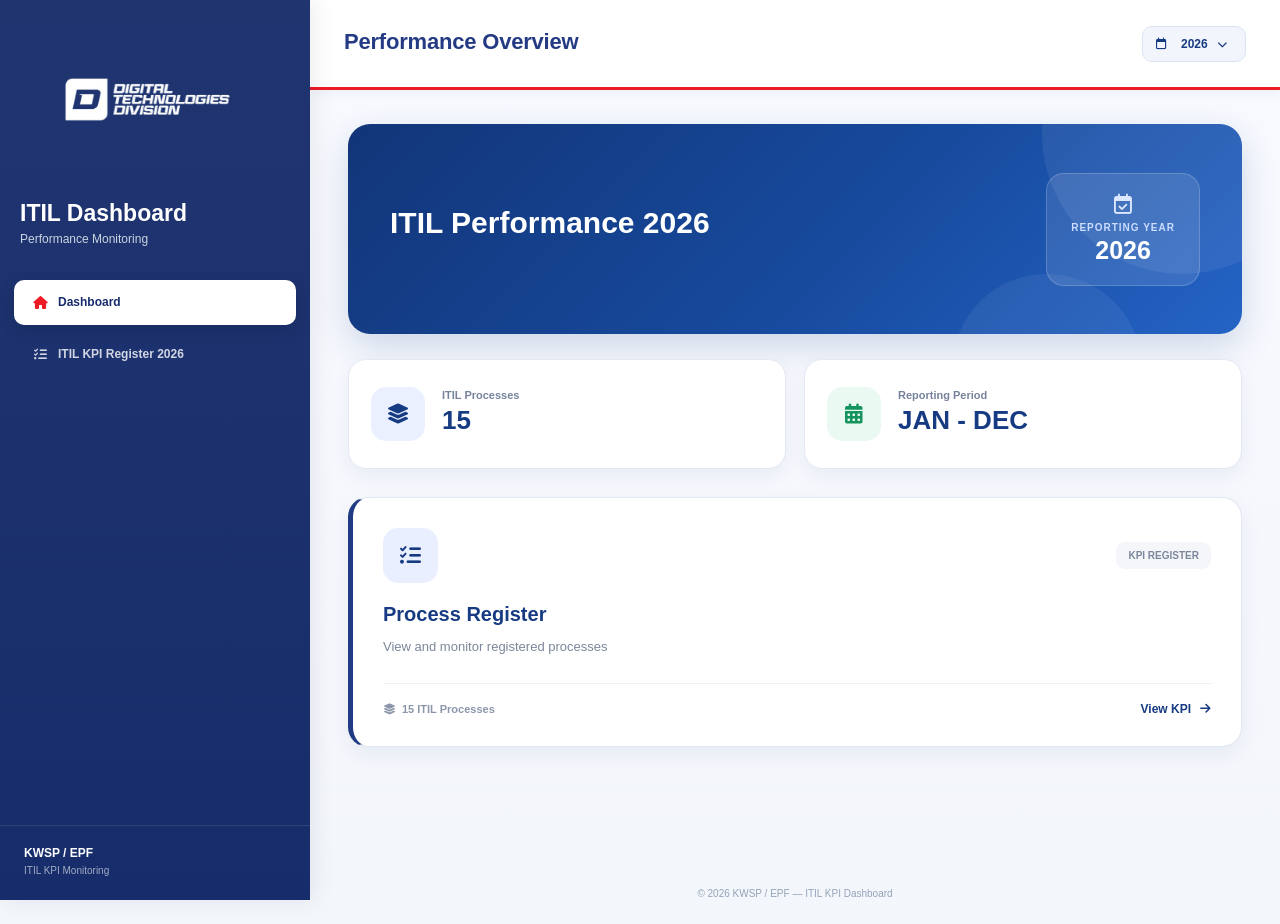
==== commit 92690362: "Update dashboard.html" ====
--- a/dashboard.html
+++ b/dashboard.html
@@ -463,7 +463,7 @@
         <header class="topbar">
 
             <div>
-                <h1>ITIL KPI Dashboard</h1>
+                <h1>Performance Overview<h1>
             </div>
 
             <!-- SELECT REPORTING YEAR -->
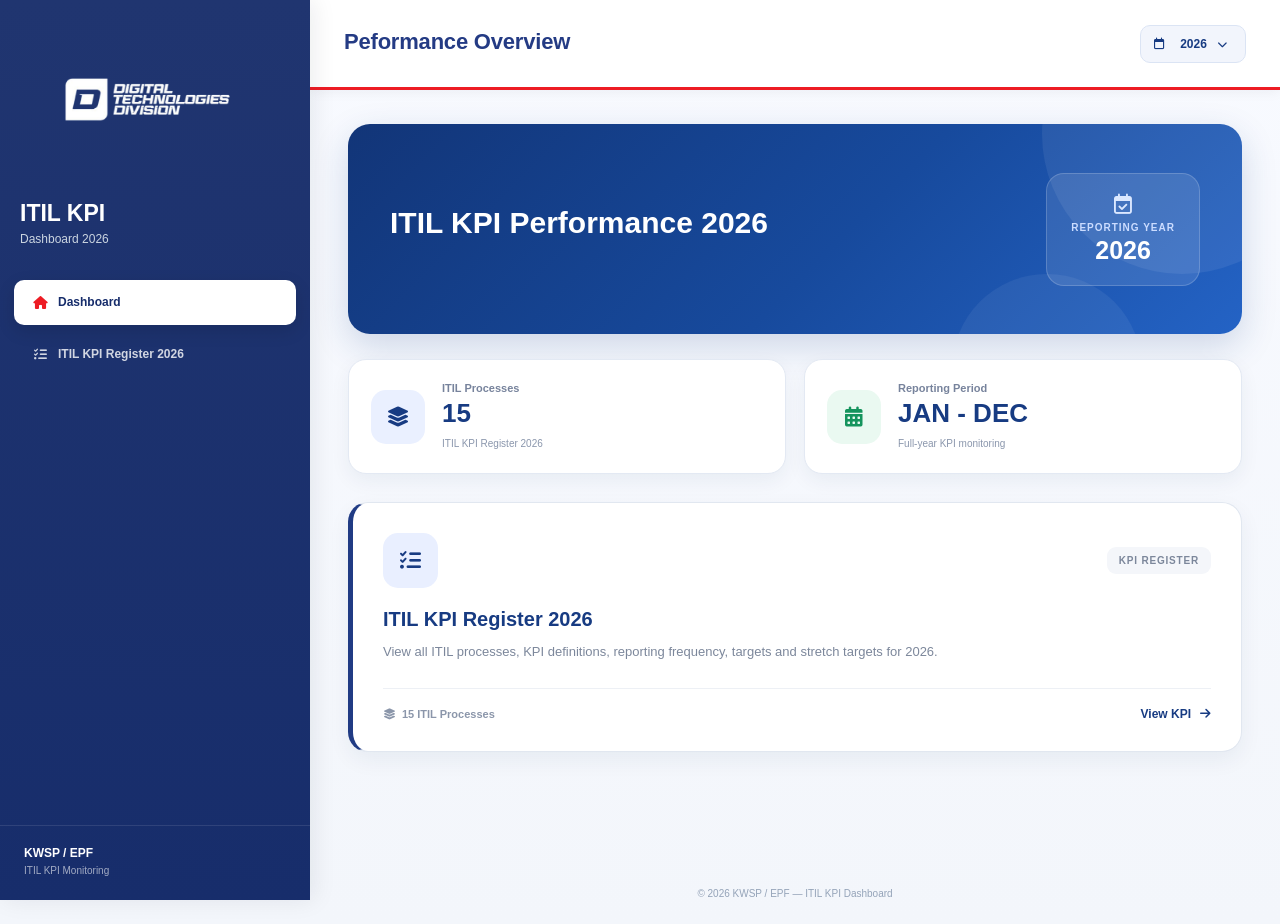
==== commit ecc2bed7: "Update dashboard.html" ====
--- a/dashboard.html
+++ b/dashboard.html
@@ -9,14 +9,19 @@
 
     <title>KWSP | ITIL KPI Dashboard 2026</title>
 
-    <!-- Existing project CSS -->
+    <!-- MAIN CSS -->
     <link rel="stylesheet" href="css/style.css">
 
-    <!-- Font Awesome -->
+    <!-- FONT AWESOME -->
     <link rel="stylesheet"
           href="https://cdnjs.cloudflare.com/ajax/libs/font-awesome/6.5.1/css/all.min.css">
 
     <style>
+
+        /* ==========================================
+           GENERAL SETTINGS
+        ========================================== */
+
         * {
             box-sizing: border-box;
         }
@@ -25,7 +30,9 @@
             padding-bottom: 35px;
         }
 
-        /* HERO BANNER */
+        /* ==========================================
+           HERO BANNER
+        ========================================== */
 
         .dashboard-hero {
             position: relative;
@@ -38,14 +45,17 @@
             padding: 38px 42px;
             margin-bottom: 25px;
             border-radius: 22px;
+
             background: linear-gradient(
                 135deg,
                 #123578 0%,
                 #174a9d 55%,
                 #2463c5 100%
             );
-            box-shadow: 0 12px 35px
-                rgba(23, 59, 130, 0.18);
+
+            box-shadow:
+                0 12px 35px rgba(23,59,130,0.18);
+
             color: white;
         }
 
@@ -84,14 +94,20 @@
             color: white;
         }
 
+        /* ==========================================
+           REPORTING YEAR IN HERO
+        ========================================== */
+
         .dashboard-hero-year {
             position: relative;
             z-index: 2;
             min-width: 135px;
             padding: 20px 24px;
             text-align: center;
-            border: 1px solid
-                rgba(255,255,255,0.18);
+
+            border:
+                1px solid rgba(255,255,255,0.18);
+
             border-radius: 18px;
             background: rgba(255,255,255,0.11);
         }
@@ -117,29 +133,65 @@
             color: white;
         }
 
-        /* YEAR DROPDOWN */
-
-        .year-selector {
+        /* ==========================================
+           YEAR DROPDOWN
+           WHOLE BOX CLICKABLE
+        ========================================== */
+
+        .topbar .year.year-selector {
+            position: relative;
+
             display: inline-flex;
             align-items: center;
-            gap: 9px;
+            justify-content: center;
+
+            gap: 10px;
+
+            min-width: 106px;
+            min-height: 38px;
+
             padding: 10px 13px;
+
             border: 1px solid #dbe4f4;
             border-radius: 10px;
+
             background: #f2f5fc;
             color: #173b82;
-        }
-
-        .year-selector select {
-            appearance: none;
-            border: none;
-            outline: none;
-            background: transparent;
+
+            cursor: pointer;
+        }
+
+        .year-selector > i {
+            font-size: 12px;
             color: #173b82;
+            pointer-events: none;
+        }
+
+        .year-selector #selectedYearLabel {
             font-family: Arial, sans-serif;
             font-size: 12px;
             font-weight: 700;
+            color: #173b82;
+            pointer-events: none;
+        }
+
+        /* Cover the entire box with select */
+
+        .year-selector select {
+            position: absolute;
+
+            inset: 0;
+
+            width: 100%;
+            height: 100%;
+
+            margin: 0;
+            padding: 0;
+
+            opacity: 0;
+
             cursor: pointer;
+            z-index: 3;
         }
 
         .year-selector .fa-chevron-down {
@@ -147,12 +199,21 @@
             pointer-events: none;
         }
 
-        /* SUMMARY CARDS */
+        .year-selector:focus-within {
+            outline: 2px solid #2463c5;
+            outline-offset: 2px;
+        }
+
+        /* ==========================================
+           SUMMARY CARDS
+        ========================================== */
 
         .dashboard-summary {
             display: grid;
+
             grid-template-columns:
                 repeat(2, minmax(0, 1fr));
+
             gap: 18px;
             margin-bottom: 28px;
         }
@@ -160,25 +221,43 @@
         .summary-card {
             position: relative;
             overflow: hidden;
+
             display: flex;
             align-items: center;
+
             gap: 17px;
+
             min-height: 110px;
             padding: 22px;
+
             border: 1px solid #e3e9f3;
             border-radius: 18px;
+
             background: white;
-            box-shadow: 0 7px 20px
-                rgba(15,43,89,0.06);
+
+            box-shadow:
+                0 7px 20px rgba(15,43,89,0.06);
+
+            transition: 0.2s ease;
+        }
+
+        .summary-card:hover {
+            transform: translateY(-3px);
+
+            box-shadow:
+                0 12px 28px rgba(15,43,89,0.10);
         }
 
         .summary-icon {
             flex-shrink: 0;
+
             display: flex;
             align-items: center;
             justify-content: center;
+
             width: 54px;
             height: 54px;
+
             border-radius: 15px;
             font-size: 20px;
         }
@@ -196,7 +275,9 @@
         .summary-content small {
             display: block;
             margin-bottom: 4px;
+
             color: #77839c;
+
             font-size: 11px;
             font-weight: 600;
         }
@@ -204,8 +285,11 @@
         .summary-content strong {
             display: block;
             margin-bottom: 4px;
+
             color: #173b82;
+
             font-size: 26px;
+            line-height: 1.2;
         }
 
         .summary-content span {
@@ -213,7 +297,9 @@
             font-size: 10px;
         }
 
-        /* KPI REGISTER CARD */
+        /* ==========================================
+           KPI REGISTER CARD
+        ========================================== */
 
         .dashboard-modules {
             display: grid;
@@ -223,31 +309,44 @@
 
         .dashboard-card {
             position: relative;
+
             display: flex;
             flex-direction: column;
+
             min-height: 225px;
             padding: 30px;
+
             overflow: hidden;
             text-decoration: none;
+
             border: 1px solid #e1e7f0;
             border-left: 5px solid #203b84;
+
             border-radius: 20px;
             background: white;
-            box-shadow: 0 8px 22px
-                rgba(15,43,89,0.06);
-            transition: 0.2s ease;
+
+            box-shadow:
+                0 8px 22px rgba(15,43,89,0.06);
+
+            transition:
+                transform 0.22s ease,
+                box-shadow 0.22s ease,
+                border-color 0.22s ease;
         }
 
         .dashboard-card:hover {
             transform: translateY(-4px);
-            box-shadow: 0 15px 35px
-                rgba(15,43,89,0.11);
+            border-color: #cbd9ef;
+
+            box-shadow:
+                0 15px 35px rgba(15,43,89,0.11);
         }
 
         .dashboard-card-top {
             display: flex;
             align-items: center;
             justify-content: space-between;
+
             margin-bottom: 20px;
         }
 
@@ -255,8 +354,10 @@
             display: flex;
             align-items: center;
             justify-content: center;
+
             width: 55px;
             height: 55px;
+
             border-radius: 15px;
             font-size: 21px;
         }
@@ -268,55 +369,88 @@
 
         .module-tag {
             padding: 8px 12px;
+
             border-radius: 9px;
             background: #f4f6fa;
+
             color: #7c879b;
+
             font-size: 10px;
             font-weight: 800;
+            letter-spacing: 0.8px;
         }
 
         .dashboard-card h3 {
+            position: relative;
+            z-index: 2;
+
             margin: 0 0 10px;
+
             color: #173b82;
             font-size: 20px;
         }
 
         .dashboard-card p {
+            position: relative;
+            z-index: 2;
+
             flex-grow: 1;
+
             margin: 0 0 25px;
+
             color: #7c879b;
             font-size: 13px;
             line-height: 1.7;
         }
 
         .dashboard-card-footer {
+            position: relative;
+            z-index: 2;
+
             display: flex;
             align-items: center;
             justify-content: space-between;
+
             gap: 15px;
+
             padding-top: 18px;
             border-top: 1px solid #edf0f5;
         }
 
         .dashboard-card-info {
-            display: flex;
+            display: inline-flex;
             align-items: center;
             gap: 7px;
+
             color: #8b96aa;
+
             font-size: 11px;
             font-weight: 600;
         }
 
         .dashboard-card-open {
-            display: flex;
+            display: inline-flex;
             align-items: center;
             gap: 9px;
+
             color: #173b82;
+
             font-size: 12px;
             font-weight: 800;
         }
 
-        /* NO DATA PAGE */
+        .dashboard-card-open i {
+            transition: transform 0.2s ease;
+        }
+
+        .dashboard-card:hover
+        .dashboard-card-open i {
+            transform: translateX(4px);
+        }
+
+        /* ==========================================
+           NO DATA AVAILABLE PAGE
+        ========================================== */
 
         #dashboard2026[hidden],
         #noYearData[hidden] {
@@ -326,27 +460,34 @@
         .no-year-data {
             margin: 35px;
             padding: 80px 25px;
+
             background: white;
+
             border: 1px solid #e1e7f0;
             border-radius: 18px;
+
             text-align: center;
         }
 
         .no-year-data > i {
             display: block;
+
             margin-bottom: 20px;
+
             font-size: 46px;
             color: #94a3b8;
         }
 
         .no-year-data h2 {
             color: #173b82;
+
             font-size: 23px;
             margin-bottom: 10px;
         }
 
         .no-year-data p {
             color: #64748b;
+
             font-size: 13px;
             margin-bottom: 24px;
         }
@@ -354,9 +495,12 @@
         .no-year-data button {
             border: none;
             border-radius: 9px;
+
             padding: 12px 22px;
+
             background: #173b82;
             color: white;
+
             font-weight: 700;
             cursor: pointer;
         }
@@ -365,15 +509,20 @@
             background: #2454ad;
         }
 
-        /* RESPONSIVE */
+        /* ==========================================
+           RESPONSIVE DESIGN
+        ========================================== */
 
         @media (max-width: 1000px) {
+
             .dashboard-summary {
                 grid-template-columns: 1fr;
             }
+
         }
 
         @media (max-width: 700px) {
+
             .dashboard-hero {
                 flex-direction: column;
                 align-items: flex-start;
@@ -400,15 +549,20 @@
                 margin: 18px;
                 padding: 55px 20px;
             }
-        }
+
+        }
+
     </style>
+
 </head>
 
 <body>
 
 <div class="app">
 
-    <!-- SIDEBAR -->
+    <!-- ==========================================
+         SIDEBAR
+    ========================================== -->
 
     <aside class="sidebar">
 
@@ -421,63 +575,96 @@
             >
 
             <div class="brand-title">
-                <h2>ITIL Dashboard</h2>
-                <p>Performance Monitoring</p>
+
+                <h2>ITIL KPI</h2>
+
+                <p>Dashboard 2026</p>
+
             </div>
 
         </div>
 
+        <!-- NAVIGATION -->
+
         <nav>
 
-            <a href="dashboard.html"
-               class="nav-btn active">
+            <a
+                href="dashboard.html"
+                class="nav-btn active"
+            >
 
                 <i class="fa-solid fa-house"></i>
+
                 Dashboard
 
             </a>
 
-            <a href="overall.html"
-               class="nav-btn">
+            <a
+                href="overall.html"
+                class="nav-btn"
+            >
 
                 <i class="fa-solid fa-list-check"></i>
+
                 ITIL KPI Register 2026
 
             </a>
 
         </nav>
 
+        <!-- SIDEBAR FOOTER -->
+
         <div class="side-foot">
+
             <b>KWSP / EPF</b>
+
             <span>ITIL KPI Monitoring</span>
+
         </div>
 
     </aside>
 
-    <!-- MAIN CONTENT -->
+    <!-- ==========================================
+         MAIN CONTENT
+    ========================================== -->
 
     <main>
 
-        <!-- TOP BAR -->
+        <!-- ======================================
+             TOP BAR
+        ====================================== -->
 
         <header class="topbar">
 
             <div>
-                <h1>Performance Overview<h1>
+
+                <h1>Peformance Overview</h1>
+
             </div>
 
-            <!-- SELECT REPORTING YEAR -->
+            <!-- ==================================
+                 CLICKABLE YEAR SELECTOR
+            ================================== -->
 
             <div class="topbar-right">
 
                 <div class="year year-selector">
 
                     <i class="fa-regular fa-calendar"></i>
+
+                    <!-- YEAR DISPLAY -->
+
+                    <span id="selectedYearLabel">
+                        2026
+                    </span>
+
+                    <!-- FULL BOX CLICKABLE SELECT -->
 
                     <select
                         id="yearSelect"
                         aria-label="Select reporting year"
                     >
+
                         <option value="2026" selected>
                             2026
                         </option>
@@ -485,6 +672,7 @@
                         <option value="2027">
                             2027
                         </option>
+
                     </select>
 
                     <i class="fa-solid fa-chevron-down"></i>
@@ -495,11 +683,15 @@
 
         </header>
 
-        <!-- NO DATA MESSAGE FOR 2027 -->
-
-        <section id="noYearData"
-                 class="no-year-data"
-                 hidden>
+        <!-- ======================================
+             NO DATA MESSAGE FOR 2027
+        ====================================== -->
+
+        <section
+            id="noYearData"
+            class="no-year-data"
+            hidden
+        >
 
             <i class="fa-regular fa-calendar-xmark"></i>
 
@@ -516,12 +708,16 @@
                 type="button"
                 id="backTo2026"
             >
+
                 View 2026 Dashboard
+
             </button>
 
         </section>
 
-        <!-- DASHBOARD 2026 -->
+        <!-- ======================================
+             DASHBOARD 2026
+        ====================================== -->
 
         <section
             id="dashboard2026"
@@ -535,11 +731,13 @@
                 <div class="dashboard-hero-copy">
 
                     <h2>
-                        ITIL Performance 2026
+                        ITIL KPI Performance 2026
                     </h2>
 
                 </div>
 
+                <!-- REPORTING YEAR -->
+
                 <div class="dashboard-hero-year">
 
                     <i class="fa-regular fa-calendar-check"></i>
@@ -552,7 +750,9 @@
 
             </div>
 
-            <!-- SUMMARY CARDS -->
+            <!-- ==================================
+                 SUMMARY CARDS
+            ================================== -->
 
             <div class="dashboard-summary">
 
@@ -568,11 +768,17 @@
 
                     <div class="summary-content">
 
-                        <small>ITIL Processes</small>
-
-                        <strong id="statProcess">15</strong>
-
-                      
+                        <small>
+                            ITIL Processes
+                        </small>
+
+                        <strong id="statProcess">
+                            15
+                        </strong>
+
+                        <span>
+                            ITIL KPI Register 2026
+                        </span>
 
                     </div>
 
@@ -590,11 +796,17 @@
 
                     <div class="summary-content">
 
-                        <small>Reporting Period</small>
-
-                        <strong>JAN - DEC</strong>
-
-                        
+                        <small>
+                            Reporting Period
+                        </small>
+
+                        <strong>
+                            JAN - DEC
+                        </strong>
+
+                        <span>
+                            Full-year KPI monitoring
+                        </span>
 
                     </div>
 
@@ -602,7 +814,9 @@
 
             </div>
 
-            <!-- ITIL KPI REGISTER MODULE -->
+            <!-- ==================================
+                 KPI REGISTER MODULE
+            ================================== -->
 
             <div class="dashboard-modules">
 
@@ -611,6 +825,8 @@
                     class="dashboard-card"
                 >
 
+                    <!-- CARD TOP -->
+
                     <div class="dashboard-card-top">
 
                         <div class="module-icon module-blue">
@@ -625,12 +841,21 @@
 
                     </div>
 
-                    <h3>Process Register</h3>
+                    <!-- CARD CONTENT -->
+
+                    <h3>
+                        ITIL KPI Register 2026
+                    </h3>
 
                     <p>
-                       View and monitor registered processes
+                        View all ITIL processes,
+                        KPI definitions, reporting
+                        frequency, targets and
+                        stretch targets for 2026.
                     </p>
 
+                    <!-- CARD FOOTER -->
+
                     <div class="dashboard-card-footer">
 
                         <span class="dashboard-card-info">
@@ -657,80 +882,115 @@
 
         </section>
 
-        <!-- FOOTER -->
+        <!-- ======================================
+             FOOTER
+        ====================================== -->
 
         <footer>
+
             © 2026 KWSP / EPF —
             ITIL KPI Dashboard
+
         </footer>
 
     </main>
 
 </div>
 
-<!-- EXISTING DATA AND SCRIPT -->
+<!-- ==========================================
+     EXISTING JAVASCRIPT FILES
+========================================== -->
 
 <script src="js/data.js"></script>
 <script src="js/script.js"></script>
 
-<!-- YEAR SELECTION FUNCTION -->
+<!-- ==========================================
+     YEAR SELECTION FUNCTION
+========================================== -->
 
 <script>
-document.addEventListener(
-    "DOMContentLoaded",
-    function () {
-
-        const yearSelect =
-            document.getElementById("yearSelect");
-
-        const dashboard =
-            document.getElementById("dashboard2026");
-
-        const noYearData =
-            document.getElementById("noYearData");
-
-        const noYearTitle =
-            document.getElementById("noYearTitle");
-
-        const backButton =
-            document.getElementById("backTo2026");
-
-        // Display dashboard only if year has data
-        function showSelectedYear(year) {
-
-            const hasData = year === "2026";
-
-            dashboard.hidden = !hasData;
-            noYearData.hidden = hasData;
-
-            if (!hasData) {
-                noYearTitle.textContent =
-                    "No KPI Data Available for " + year;
-            }
-        }
-
-        // Dropdown selection
-        yearSelect.addEventListener(
-            "change",
-            function () {
-                showSelectedYear(yearSelect.value);
-            }
-        );
-
-        // Return to 2026
-        backButton.addEventListener(
-            "click",
-            function () {
-                yearSelect.value = "2026";
-                showSelectedYear("2026");
-            }
-        );
-
-        // Initial page display
+
+document.addEventListener("DOMContentLoaded", function () {
+
+    const yearSelect =
+        document.getElementById("yearSelect");
+
+    const selectedYearLabel =
+        document.getElementById("selectedYearLabel");
+
+    const dashboard =
+        document.getElementById("dashboard2026");
+
+    const noYearData =
+        document.getElementById("noYearData");
+
+    const noYearTitle =
+        document.getElementById("noYearTitle");
+
+    const backButton =
+        document.getElementById("backTo2026");
+
+    /* ======================================
+       SHOW SELECTED YEAR
+    ====================================== */
+
+    function showSelectedYear(year) {
+
+        // Update year shown in the box
+
+        selectedYearLabel.textContent = year;
+
+        // Data currently available for 2026 only
+
+        const hasData = year === "2026";
+
+        // Show or hide dashboard
+
+        dashboard.hidden = !hasData;
+
+        // Show or hide no-data message
+
+        noYearData.hidden = hasData;
+
+        if (!hasData) {
+
+            noYearTitle.textContent =
+                "No KPI Data Available for " + year;
+
+        }
+
+    }
+
+    /* ======================================
+       CHANGE YEAR USING DROPDOWN
+    ====================================== */
+
+    yearSelect.addEventListener("change", function () {
+
         showSelectedYear(yearSelect.value);
 
-    }
-);
+    });
+
+    /* ======================================
+       RETURN TO 2026 DASHBOARD
+    ====================================== */
+
+    backButton.addEventListener("click", function () {
+
+        yearSelect.value = "2026";
+
+        showSelectedYear("2026");
+
+    });
+
+    /* ======================================
+       INITIAL DISPLAY
+    ====================================== */
+
+    showSelectedYear(yearSelect.value);
+
+});
+
 </script>
 
 </body>
--- a/css/style.css
+++ b/css/style.css
@@ -5292,4 +5292,57 @@
     text-align: left !important;
     margin-left: 0 !important;
 }
-
+/* Buang kotak belakang frequency, target, stretch target */
+.frequency-badge,
+.target-badge,
+.stretch-badge,
+.kpi-frequency,
+.kpi-target,
+.kpi-stretch,
+td .badge {
+    background: transparent !important;
+    border: none !important;
+    box-shadow: none !important;
+    padding: 0 !important;
+    border-radius: 0 !important;
+    min-width: auto !important;
+    height: auto !important;
+    color: #000 !important;
+    font-weight: 600 !important;
+}
+
+/* ==========================================
+   REMOVE ALL KPI VALUE BACKGROUNDS
+========================================== */
+
+/* Monthly / Bi-Annually */
+#processDetail .frequency-badge,
+
+/* Target: 95%, 90%, 50% */
+#processDetail .target-value,
+
+/* Stretch Target: 99%, 92%, 60% */
+#processDetail .stretch-value {
+
+    background: transparent !important;
+    background-color: transparent !important;
+    background-image: none !important;
+
+    border: none !important;
+    box-shadow: none !important;
+    border-radius: 0 !important;
+
+    padding: 0 !important;
+    margin: 0 !important;
+
+    width: auto !important;
+    min-width: 0 !important;
+    height: auto !important;
+
+    display: inline !important;
+
+    color: #000000 !important;
+    font-family: Arial, sans-serif !important;
+    font-size: 13px !important;
+    font-weight: 400 !important;
+}
